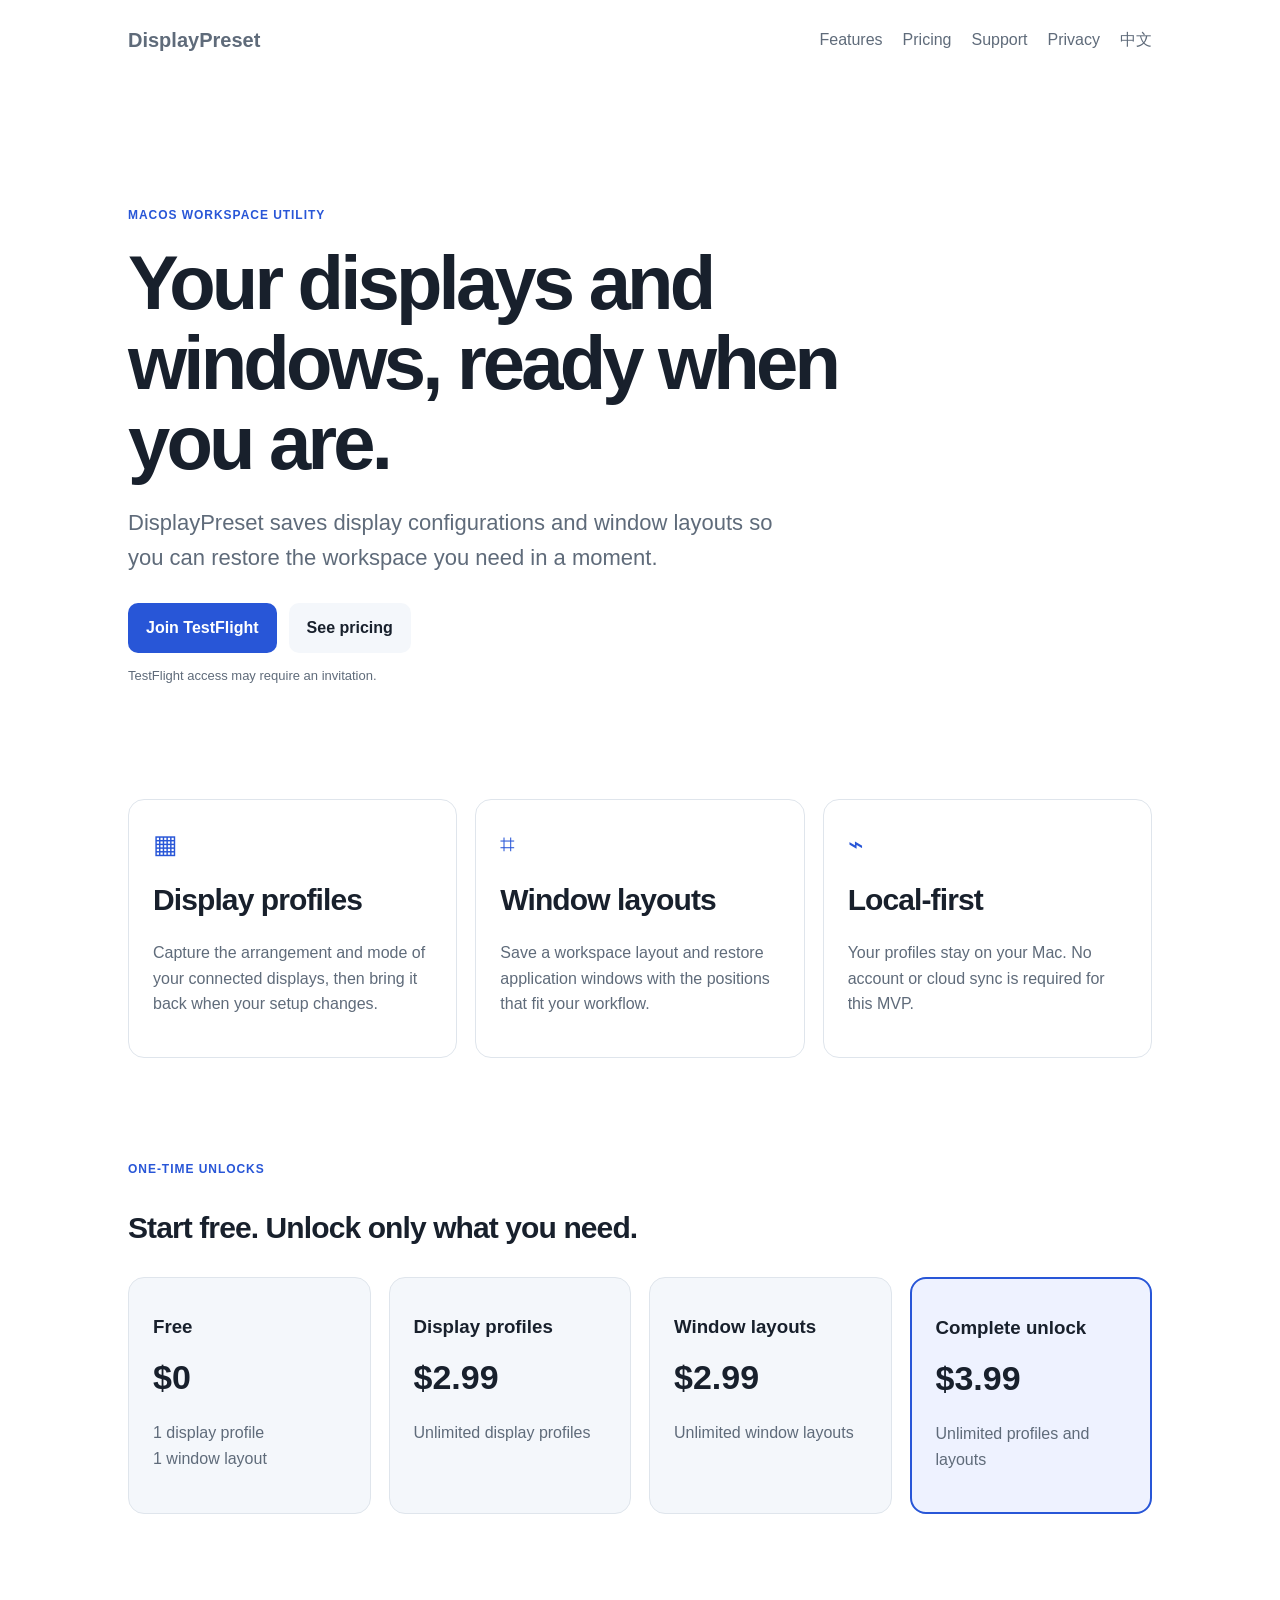
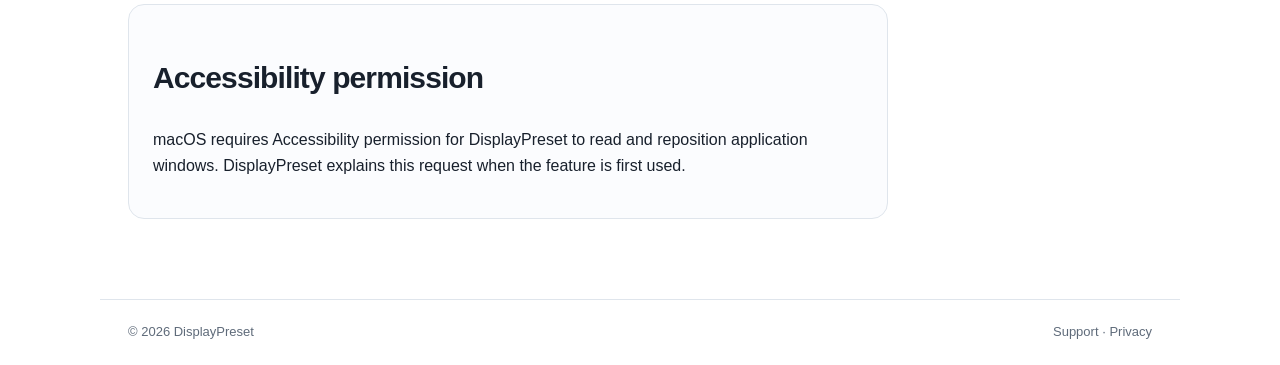
==== index.html @ d577cfd2 "feat: publish DisplayPreset product website" ====
<!doctype html>
<html lang="en">
<head>
  <meta charset="utf-8">
  <meta name="viewport" content="width=device-width, initial-scale=1">
  <title>DisplayPreset — Display & Window Layouts</title>
  <meta name="description" content="Save and restore display configurations and window layouts on macOS.">
  <link rel="stylesheet" href="styles.css">
</head>
<body>
  <header class="nav"><a class="brand" href=".">DisplayPreset</a><nav><a href="#features">Features</a><a href="#pricing">Pricing</a><a href="support.html">Support</a><a href="privacy.html">Privacy</a><a href="zh-hans.html">中文</a></nav></header>
  <main>
    <section class="hero"><p class="eyebrow">macOS workspace utility</p><h1>Your displays and windows, ready when you are.</h1><p class="lede">DisplayPreset saves display configurations and window layouts so you can restore the workspace you need in a moment.</p><div class="actions"><a class="button primary" href="https://testflight.apple.com/">Join TestFlight</a><a class="button secondary" href="#pricing">See pricing</a></div><p class="note">TestFlight access may require an invitation.</p></section>
    <section id="features" class="grid"><article><span class="icon">▦</span><h2>Display profiles</h2><p>Capture the arrangement and mode of your connected displays, then bring it back when your setup changes.</p></article><article><span class="icon">⌗</span><h2>Window layouts</h2><p>Save a workspace layout and restore application windows with the positions that fit your workflow.</p></article><article><span class="icon">⌁</span><h2>Local-first</h2><p>Your profiles stay on your Mac. No account or cloud sync is required for this MVP.</p></article></section>
    <section id="pricing" class="pricing"><p class="eyebrow">One-time unlocks</p><h2>Start free. Unlock only what you need.</h2><div class="price-grid"><div><h3>Free</h3><p class="price">$0</p><p>1 display profile<br>1 window layout</p></div><div><h3>Display profiles</h3><p class="price">$2.99</p><p>Unlimited display profiles</p></div><div><h3>Window layouts</h3><p class="price">$2.99</p><p>Unlimited window layouts</p></div><div class="featured"><h3>Complete unlock</h3><p class="price">$3.99</p><p>Unlimited profiles and layouts</p></div></div></section>
    <section class="permission"><h2>Accessibility permission</h2><p>macOS requires Accessibility permission for DisplayPreset to read and reposition application windows. DisplayPreset explains this request when the feature is first used.</p></section>
  </main>
  <footer><span>© 2026 DisplayPreset</span><span><a href="support.html">Support</a> · <a href="privacy.html">Privacy</a></span></footer>
</body>
</html>
---- styles.css ----
:root{color-scheme:light;--ink:#18202c;--muted:#5f6b7a;--line:#dfe5ec;--accent:#2856d7;--soft:#f4f7fb}*{box-sizing:border-box}body{margin:0;font-family:-apple-system,BlinkMacSystemFont,"SF Pro Display","Segoe UI",sans-serif;color:var(--ink);background:#fff;line-height:1.6}.nav,main,footer{max-width:1080px;margin:auto}.nav{display:flex;justify-content:space-between;align-items:center;padding:24px 28px}.brand{font-weight:750;font-size:20px;color:var(--ink);text-decoration:none}.nav nav{display:flex;gap:20px}.nav a,footer a{color:var(--muted);text-decoration:none}.nav a:hover,footer a:hover{color:var(--accent)}main{padding:24px 28px 80px}.hero{padding:90px 0 100px;max-width:760px}.eyebrow{color:var(--accent);font-weight:700;letter-spacing:.08em;text-transform:uppercase;font-size:12px}.hero h1{font-size:clamp(42px,7vw,76px);line-height:1.05;letter-spacing:-.05em;margin:18px 0}.lede{font-size:22px;color:var(--muted);max-width:650px}.actions{display:flex;gap:12px;margin-top:28px}.button{display:inline-block;padding:12px 18px;border-radius:10px;text-decoration:none;font-weight:650}.primary{background:var(--accent);color:white}.secondary{background:var(--soft);color:var(--ink)}.note{font-size:13px;color:var(--muted)}.grid,.price-grid{display:grid;grid-template-columns:repeat(3,1fr);gap:18px}.grid article,.price-grid>div,.permission{border:1px solid var(--line);border-radius:16px;padding:24px}.icon{font-size:26px;color:var(--accent)}h2{font-size:30px;letter-spacing:-.03em}.grid h2,.price-grid h3{margin:10px 0 8px}.grid p,.price-grid p{color:var(--muted)}.pricing{padding:90px 0}.price-grid{grid-template-columns:repeat(4,1fr)}.price-grid>div{background:var(--soft)}.price-grid .featured{border:2px solid var(--accent);background:#eef2ff}.price{font-size:34px!important;color:var(--ink)!important;font-weight:750;margin:8px 0}.permission{background:#fbfcfe;max-width:760px}.article{max-width:760px;padding-top:70px}.article h1{font-size:52px;line-height:1.1}.article h2{font-size:25px;margin-top:40px}.article p{color:var(--muted)}footer{border-top:1px solid var(--line);padding:22px 28px;display:flex;justify-content:space-between;color:var(--muted);font-size:13px}@media(max-width:760px){.nav nav{gap:10px;font-size:13px}.hero{padding:55px 0}.grid,.price-grid{grid-template-columns:1fr}.hero h1{font-size:48px}.lede{font-size:19px}footer{display:block}footer span{display:block;margin:6px 0}}
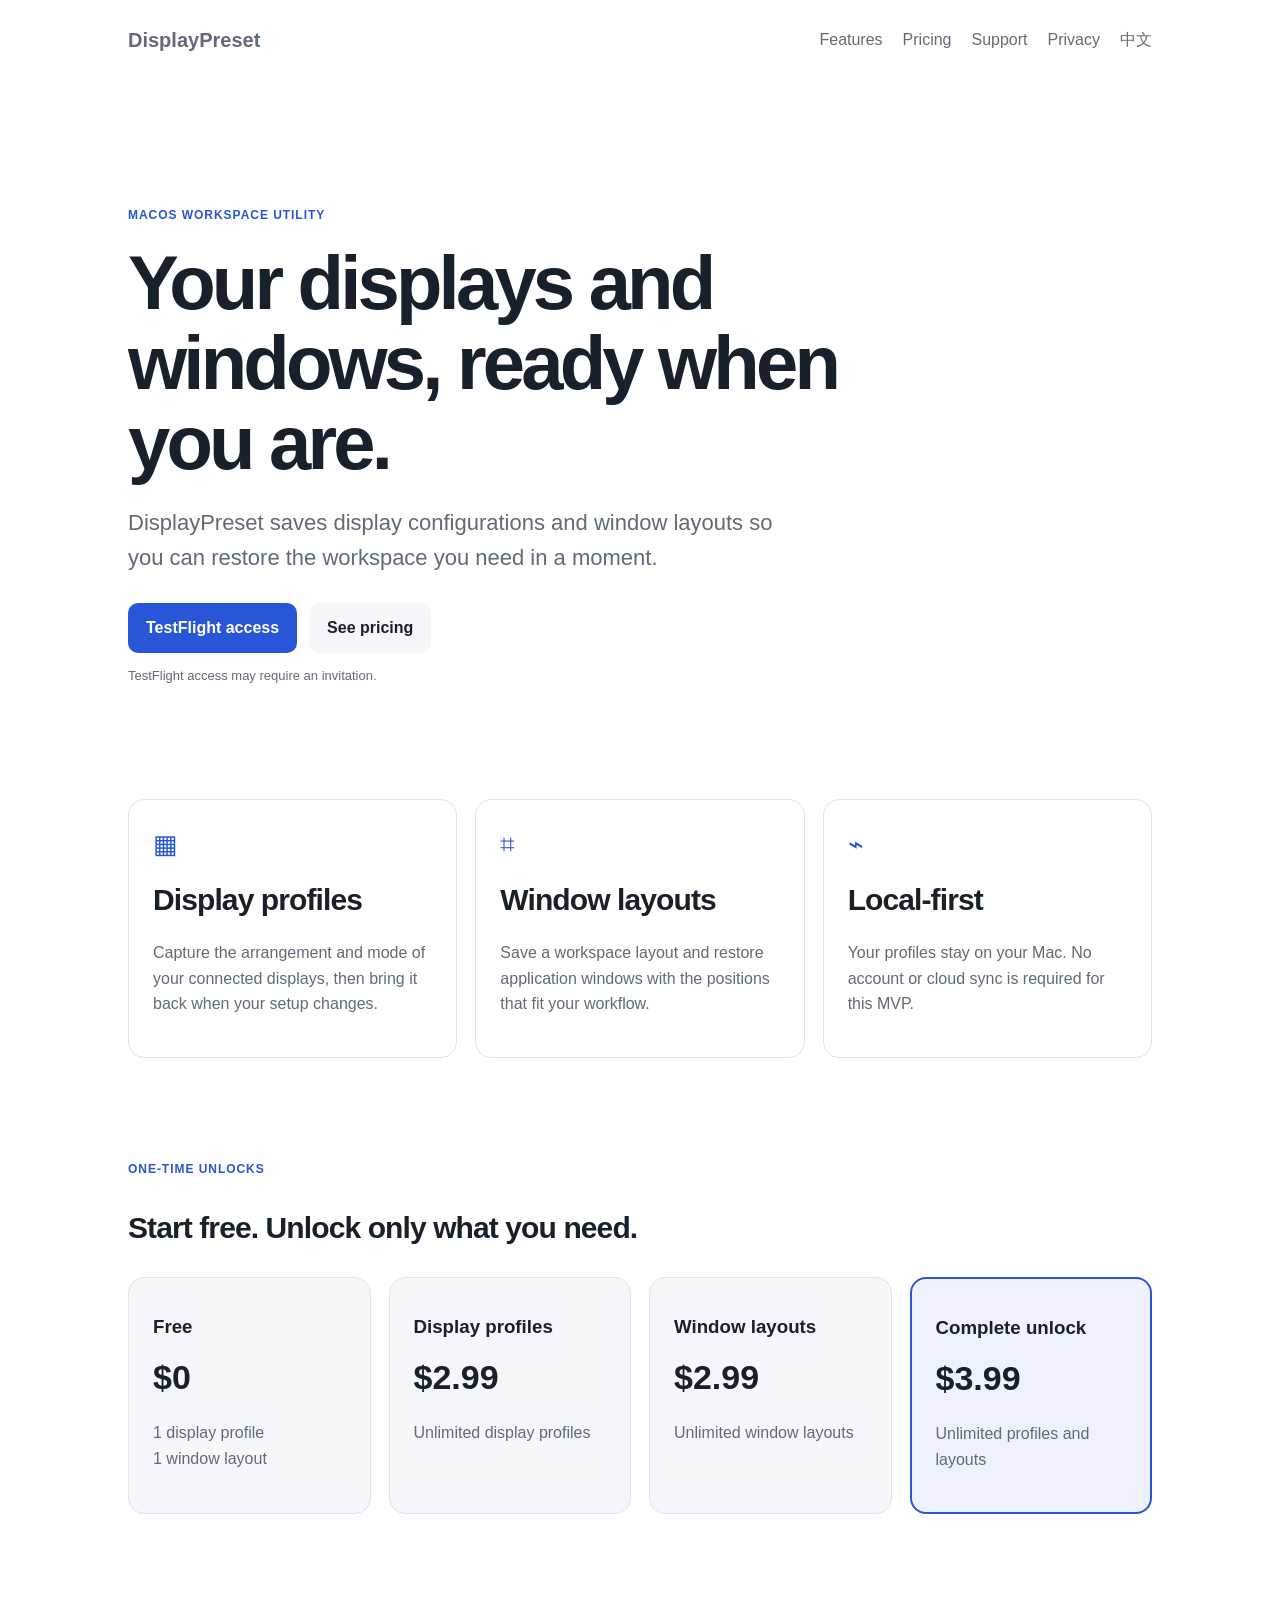
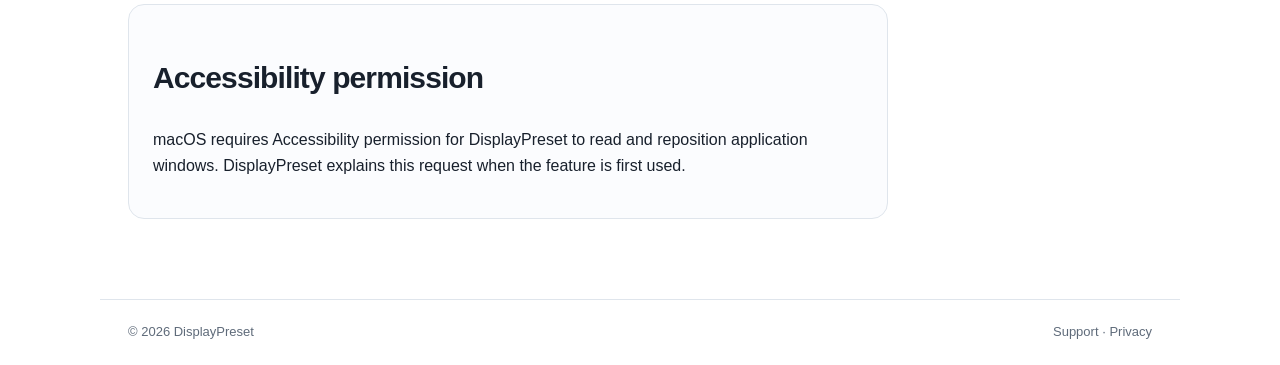
==== commit beb23616: "fix: point TestFlight CTA to support guidance" ====
--- a/index.html
+++ b/index.html
@@ -10,7 +10,7 @@
 <body>
   <header class="nav"><a class="brand" href=".">DisplayPreset</a><nav><a href="#features">Features</a><a href="#pricing">Pricing</a><a href="support.html">Support</a><a href="privacy.html">Privacy</a><a href="zh-hans.html">中文</a></nav></header>
   <main>
-    <section class="hero"><p class="eyebrow">macOS workspace utility</p><h1>Your displays and windows, ready when you are.</h1><p class="lede">DisplayPreset saves display configurations and window layouts so you can restore the workspace you need in a moment.</p><div class="actions"><a class="button primary" href="https://testflight.apple.com/">Join TestFlight</a><a class="button secondary" href="#pricing">See pricing</a></div><p class="note">TestFlight access may require an invitation.</p></section>
+    <section class="hero"><p class="eyebrow">macOS workspace utility</p><h1>Your displays and windows, ready when you are.</h1><p class="lede">DisplayPreset saves display configurations and window layouts so you can restore the workspace you need in a moment.</p><div class="actions"><a class="button primary" href="support.html#testflight">TestFlight access</a><a class="button secondary" href="#pricing">See pricing</a></div><p class="note">TestFlight access may require an invitation.</p></section>
     <section id="features" class="grid"><article><span class="icon">▦</span><h2>Display profiles</h2><p>Capture the arrangement and mode of your connected displays, then bring it back when your setup changes.</p></article><article><span class="icon">⌗</span><h2>Window layouts</h2><p>Save a workspace layout and restore application windows with the positions that fit your workflow.</p></article><article><span class="icon">⌁</span><h2>Local-first</h2><p>Your profiles stay on your Mac. No account or cloud sync is required for this MVP.</p></article></section>
     <section id="pricing" class="pricing"><p class="eyebrow">One-time unlocks</p><h2>Start free. Unlock only what you need.</h2><div class="price-grid"><div><h3>Free</h3><p class="price">$0</p><p>1 display profile<br>1 window layout</p></div><div><h3>Display profiles</h3><p class="price">$2.99</p><p>Unlimited display profiles</p></div><div><h3>Window layouts</h3><p class="price">$2.99</p><p>Unlimited window layouts</p></div><div class="featured"><h3>Complete unlock</h3><p class="price">$3.99</p><p>Unlimited profiles and layouts</p></div></div></section>
     <section class="permission"><h2>Accessibility permission</h2><p>macOS requires Accessibility permission for DisplayPreset to read and reposition application windows. DisplayPreset explains this request when the feature is first used.</p></section>
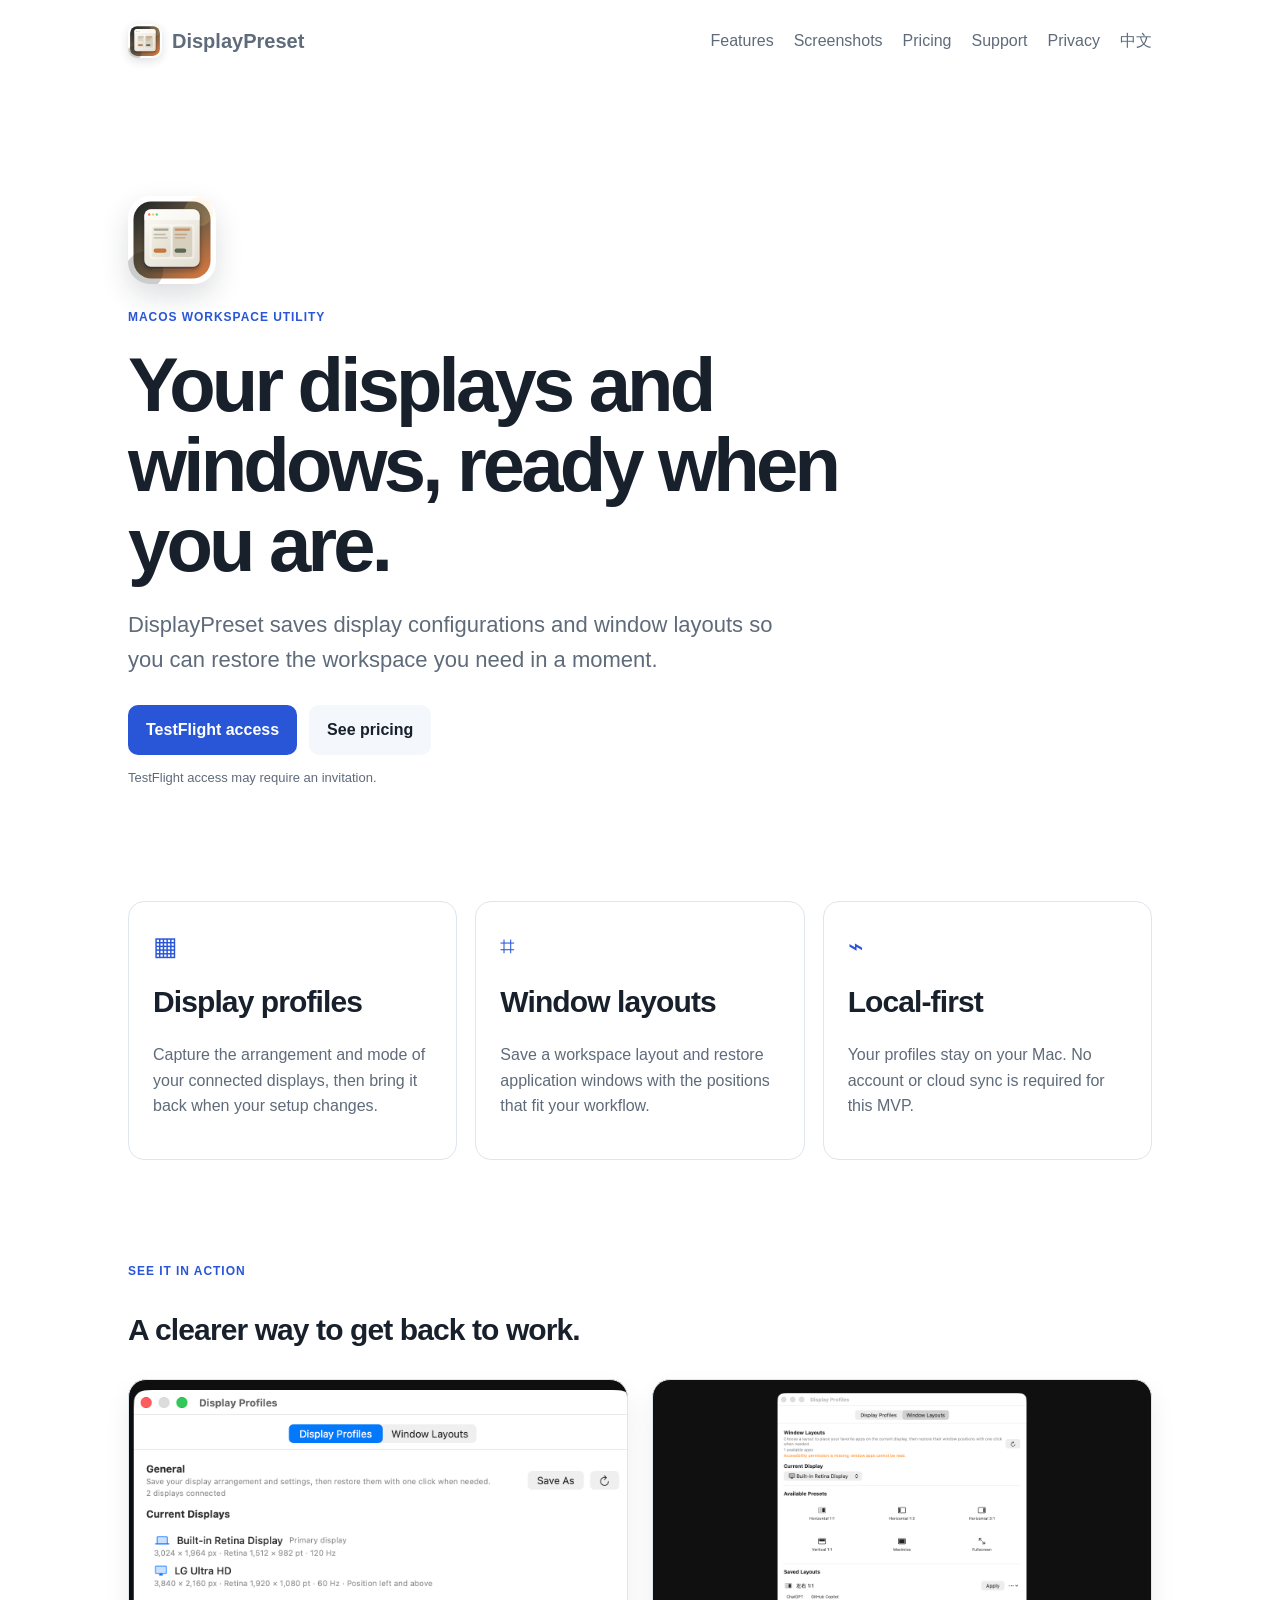
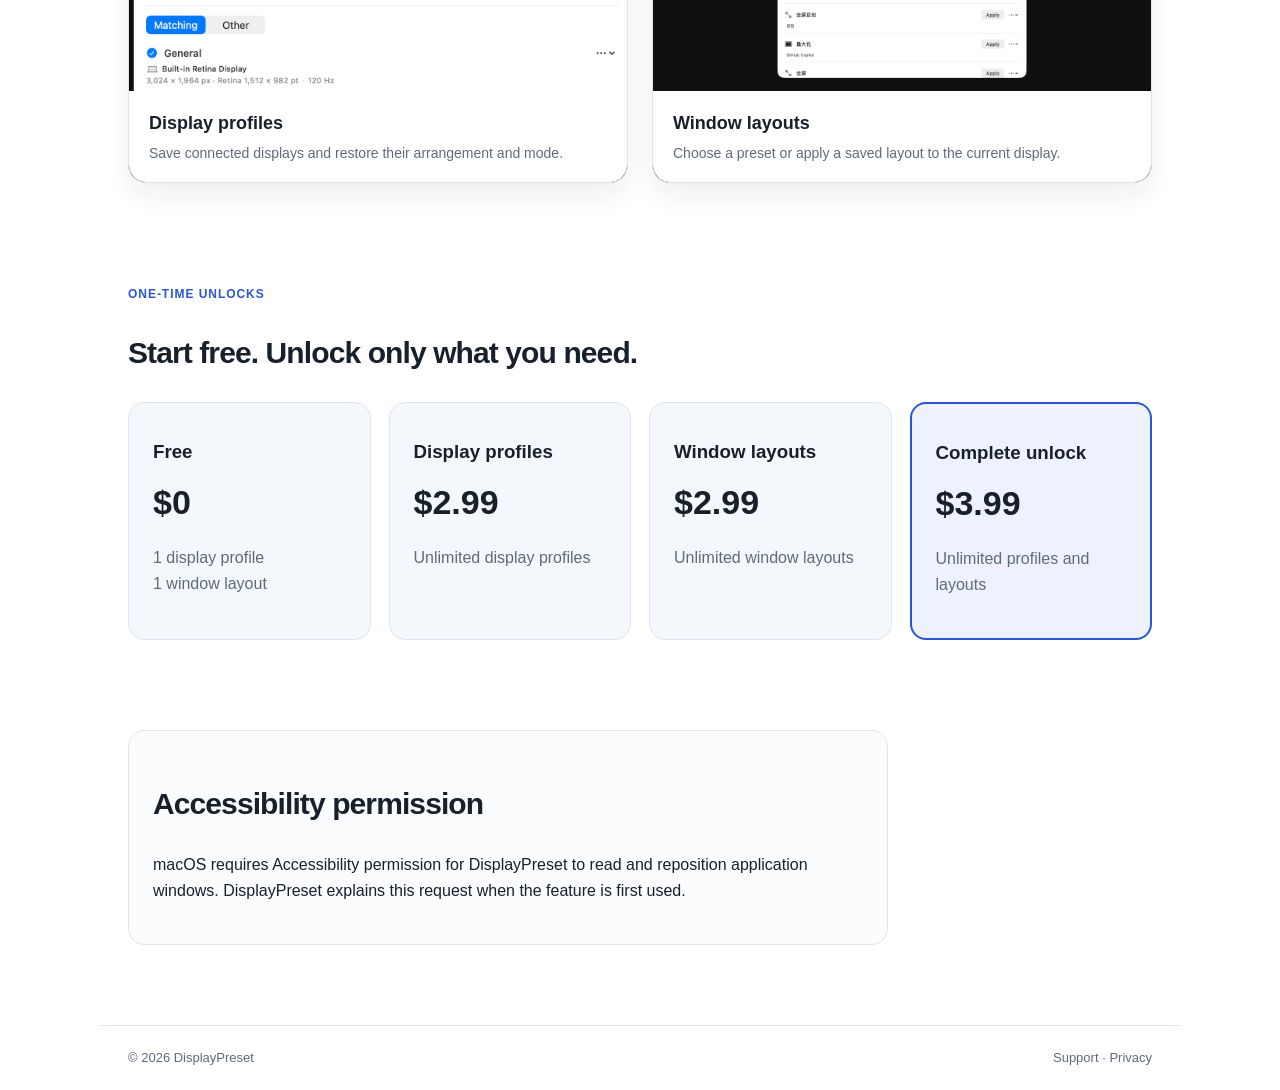
==== commit bfea1768: "feat: add app branding and product screenshots" ====
--- a/index.html
+++ b/index.html
@@ -5,13 +5,16 @@
   <meta name="viewport" content="width=device-width, initial-scale=1">
   <title>DisplayPreset — Display & Window Layouts</title>
   <meta name="description" content="Save and restore display configurations and window layouts on macOS.">
+  <link rel="icon" type="image/svg+xml" href="assets/displaypreset-icon.svg">
+  <link rel="apple-touch-icon" href="assets/displaypreset-icon.svg">
   <link rel="stylesheet" href="styles.css">
 </head>
 <body>
-  <header class="nav"><a class="brand" href=".">DisplayPreset</a><nav><a href="#features">Features</a><a href="#pricing">Pricing</a><a href="support.html">Support</a><a href="privacy.html">Privacy</a><a href="zh-hans.html">中文</a></nav></header>
+  <header class="nav"><a class="brand" href="."><img src="assets/displaypreset-icon.svg" alt="" width="34" height="34"><span>DisplayPreset</span></a><nav><a href="#features">Features</a><a href="#screenshots">Screenshots</a><a href="#pricing">Pricing</a><a href="support.html">Support</a><a href="privacy.html">Privacy</a><a href="zh-hans.html">中文</a></nav></header>
   <main>
-    <section class="hero"><p class="eyebrow">macOS workspace utility</p><h1>Your displays and windows, ready when you are.</h1><p class="lede">DisplayPreset saves display configurations and window layouts so you can restore the workspace you need in a moment.</p><div class="actions"><a class="button primary" href="support.html#testflight">TestFlight access</a><a class="button secondary" href="#pricing">See pricing</a></div><p class="note">TestFlight access may require an invitation.</p></section>
+    <section class="hero"><img class="hero-icon" src="assets/displaypreset-icon.svg" alt="DisplayPreset app icon" width="88" height="88"><p class="eyebrow">macOS workspace utility</p><h1>Your displays and windows, ready when you are.</h1><p class="lede">DisplayPreset saves display configurations and window layouts so you can restore the workspace you need in a moment.</p><div class="actions"><a class="button primary" href="support.html#testflight">TestFlight access</a><a class="button secondary" href="#pricing">See pricing</a></div><p class="note">TestFlight access may require an invitation.</p></section>
     <section id="features" class="grid"><article><span class="icon">▦</span><h2>Display profiles</h2><p>Capture the arrangement and mode of your connected displays, then bring it back when your setup changes.</p></article><article><span class="icon">⌗</span><h2>Window layouts</h2><p>Save a workspace layout and restore application windows with the positions that fit your workflow.</p></article><article><span class="icon">⌁</span><h2>Local-first</h2><p>Your profiles stay on your Mac. No account or cloud sync is required for this MVP.</p></article></section>
+    <section id="screenshots" class="screenshots"><p class="eyebrow">See it in action</p><h2>A clearer way to get back to work.</h2><div class="screenshot-grid"><figure><img src="assets/screenshots/display-profiles.png" alt="DisplayPreset showing saved display profiles for a built-in Retina Display and LG Ultra HD" loading="lazy"><figcaption><strong>Display profiles</strong><span>Save connected displays and restore their arrangement and mode.</span></figcaption></figure><figure><img src="assets/screenshots/window-layouts.png" alt="DisplayPreset showing window layout presets and saved layouts" loading="lazy"><figcaption><strong>Window layouts</strong><span>Choose a preset or apply a saved layout to the current display.</span></figcaption></figure></div></section>
     <section id="pricing" class="pricing"><p class="eyebrow">One-time unlocks</p><h2>Start free. Unlock only what you need.</h2><div class="price-grid"><div><h3>Free</h3><p class="price">$0</p><p>1 display profile<br>1 window layout</p></div><div><h3>Display profiles</h3><p class="price">$2.99</p><p>Unlimited display profiles</p></div><div><h3>Window layouts</h3><p class="price">$2.99</p><p>Unlimited window layouts</p></div><div class="featured"><h3>Complete unlock</h3><p class="price">$3.99</p><p>Unlimited profiles and layouts</p></div></div></section>
     <section class="permission"><h2>Accessibility permission</h2><p>macOS requires Accessibility permission for DisplayPreset to read and reposition application windows. DisplayPreset explains this request when the feature is first used.</p></section>
   </main>
--- a/styles.css
+++ b/styles.css
@@ -1 +1,2 @@
 :root{color-scheme:light;--ink:#18202c;--muted:#5f6b7a;--line:#dfe5ec;--accent:#2856d7;--soft:#f4f7fb}*{box-sizing:border-box}body{margin:0;font-family:-apple-system,BlinkMacSystemFont,"SF Pro Display","Segoe UI",sans-serif;color:var(--ink);background:#fff;line-height:1.6}.nav,main,footer{max-width:1080px;margin:auto}.nav{display:flex;justify-content:space-between;align-items:center;padding:24px 28px}.brand{font-weight:750;font-size:20px;color:var(--ink);text-decoration:none}.nav nav{display:flex;gap:20px}.nav a,footer a{color:var(--muted);text-decoration:none}.nav a:hover,footer a:hover{color:var(--accent)}main{padding:24px 28px 80px}.hero{padding:90px 0 100px;max-width:760px}.eyebrow{color:var(--accent);font-weight:700;letter-spacing:.08em;text-transform:uppercase;font-size:12px}.hero h1{font-size:clamp(42px,7vw,76px);line-height:1.05;letter-spacing:-.05em;margin:18px 0}.lede{font-size:22px;color:var(--muted);max-width:650px}.actions{display:flex;gap:12px;margin-top:28px}.button{display:inline-block;padding:12px 18px;border-radius:10px;text-decoration:none;font-weight:650}.primary{background:var(--accent);color:white}.secondary{background:var(--soft);color:var(--ink)}.note{font-size:13px;color:var(--muted)}.grid,.price-grid{display:grid;grid-template-columns:repeat(3,1fr);gap:18px}.grid article,.price-grid>div,.permission{border:1px solid var(--line);border-radius:16px;padding:24px}.icon{font-size:26px;color:var(--accent)}h2{font-size:30px;letter-spacing:-.03em}.grid h2,.price-grid h3{margin:10px 0 8px}.grid p,.price-grid p{color:var(--muted)}.pricing{padding:90px 0}.price-grid{grid-template-columns:repeat(4,1fr)}.price-grid>div{background:var(--soft)}.price-grid .featured{border:2px solid var(--accent);background:#eef2ff}.price{font-size:34px!important;color:var(--ink)!important;font-weight:750;margin:8px 0}.permission{background:#fbfcfe;max-width:760px}.article{max-width:760px;padding-top:70px}.article h1{font-size:52px;line-height:1.1}.article h2{font-size:25px;margin-top:40px}.article p{color:var(--muted)}footer{border-top:1px solid var(--line);padding:22px 28px;display:flex;justify-content:space-between;color:var(--muted);font-size:13px}@media(max-width:760px){.nav nav{gap:10px;font-size:13px}.hero{padding:55px 0}.grid,.price-grid{grid-template-columns:1fr}.hero h1{font-size:48px}.lede{font-size:19px}footer{display:block}footer span{display:block;margin:6px 0}}
+.brand{display:flex;align-items:center;gap:10px}.brand img{border-radius:9px;box-shadow:0 3px 10px #18202c24}.hero-icon{display:block;border-radius:22px;box-shadow:0 12px 28px #18202c26;margin-bottom:24px}.screenshots{padding:90px 0 0}.screenshot-grid{display:grid;grid-template-columns:repeat(2,1fr);gap:24px}.screenshot-grid figure{margin:0;border:1px solid var(--line);border-radius:18px;overflow:hidden;background:#101010;box-shadow:0 12px 26px #18202c12}.screenshot-grid img{display:block;width:100%;height:auto}.screenshot-grid figcaption{display:flex;flex-direction:column;gap:4px;padding:18px 20px;background:#fff}.screenshot-grid figcaption strong{font-size:18px}.screenshot-grid figcaption span{color:var(--muted);font-size:14px}@media(max-width:760px){.screenshot-grid{grid-template-columns:1fr}}
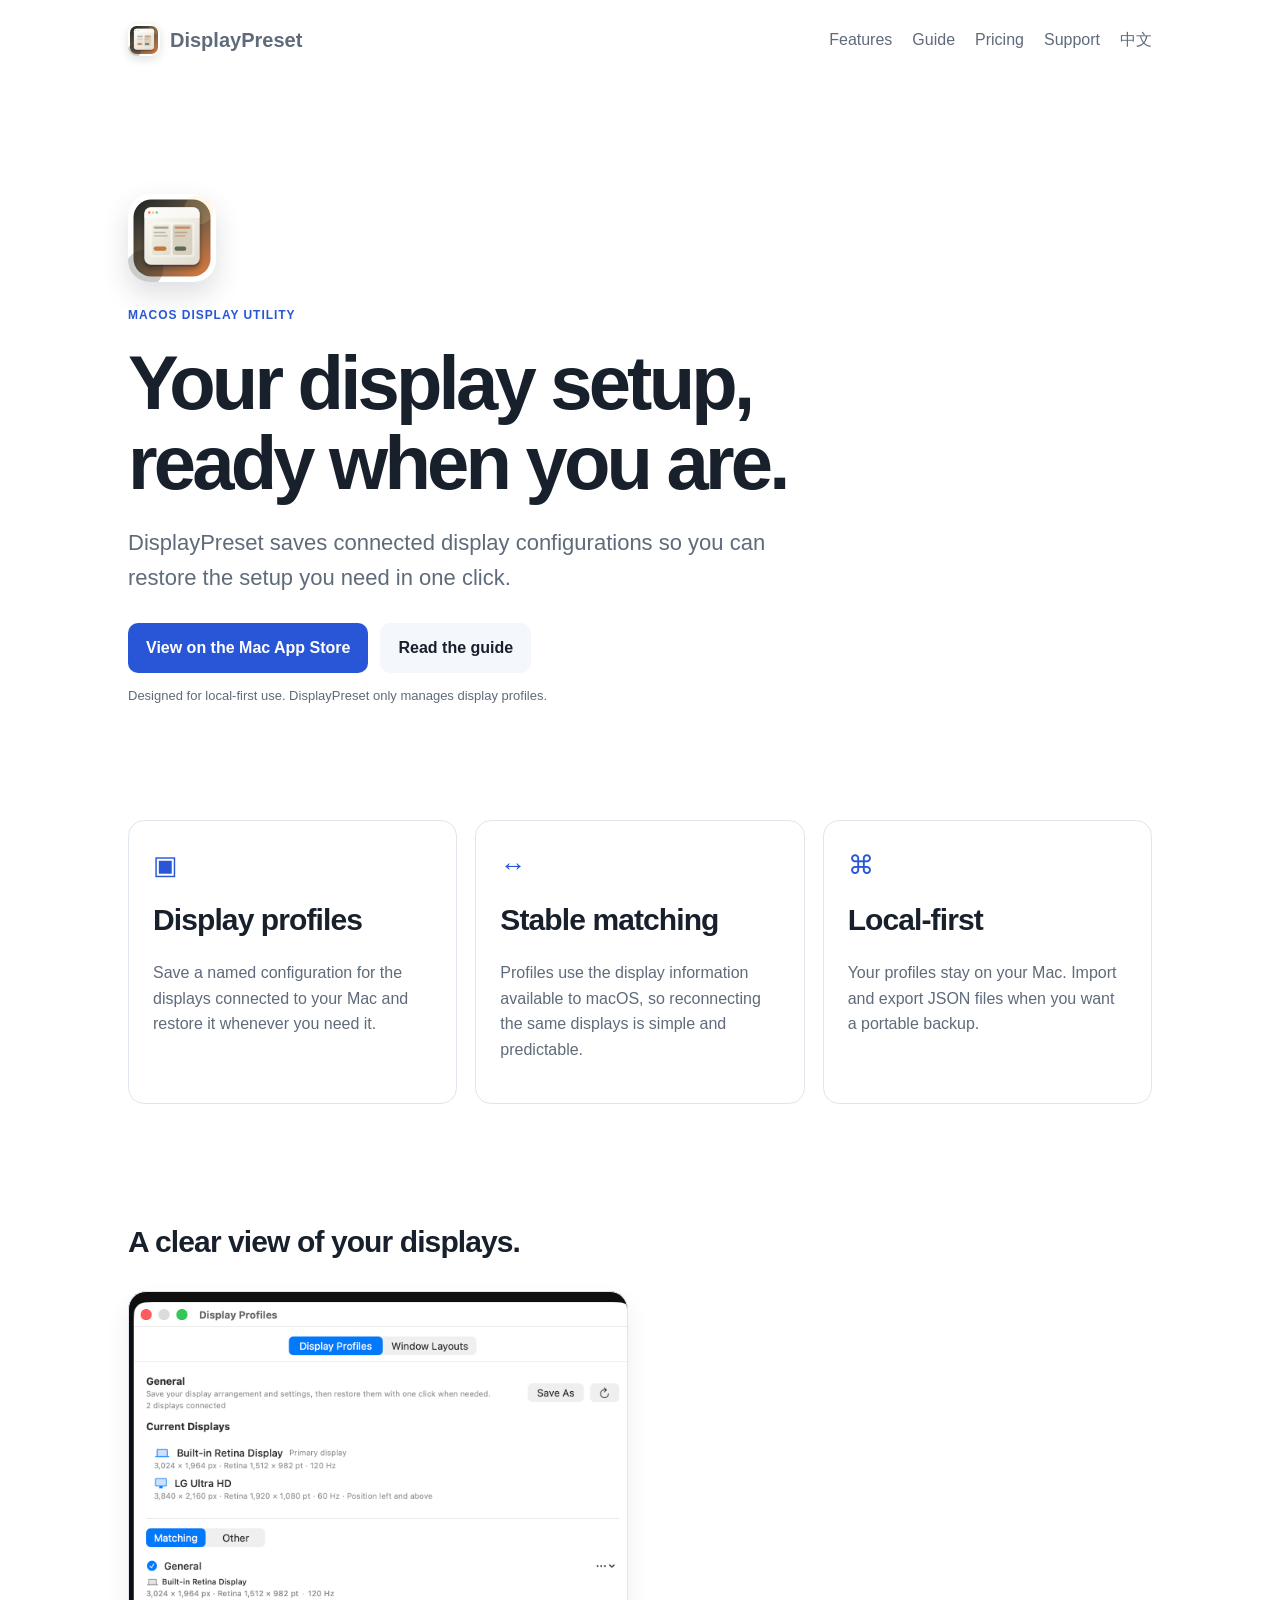
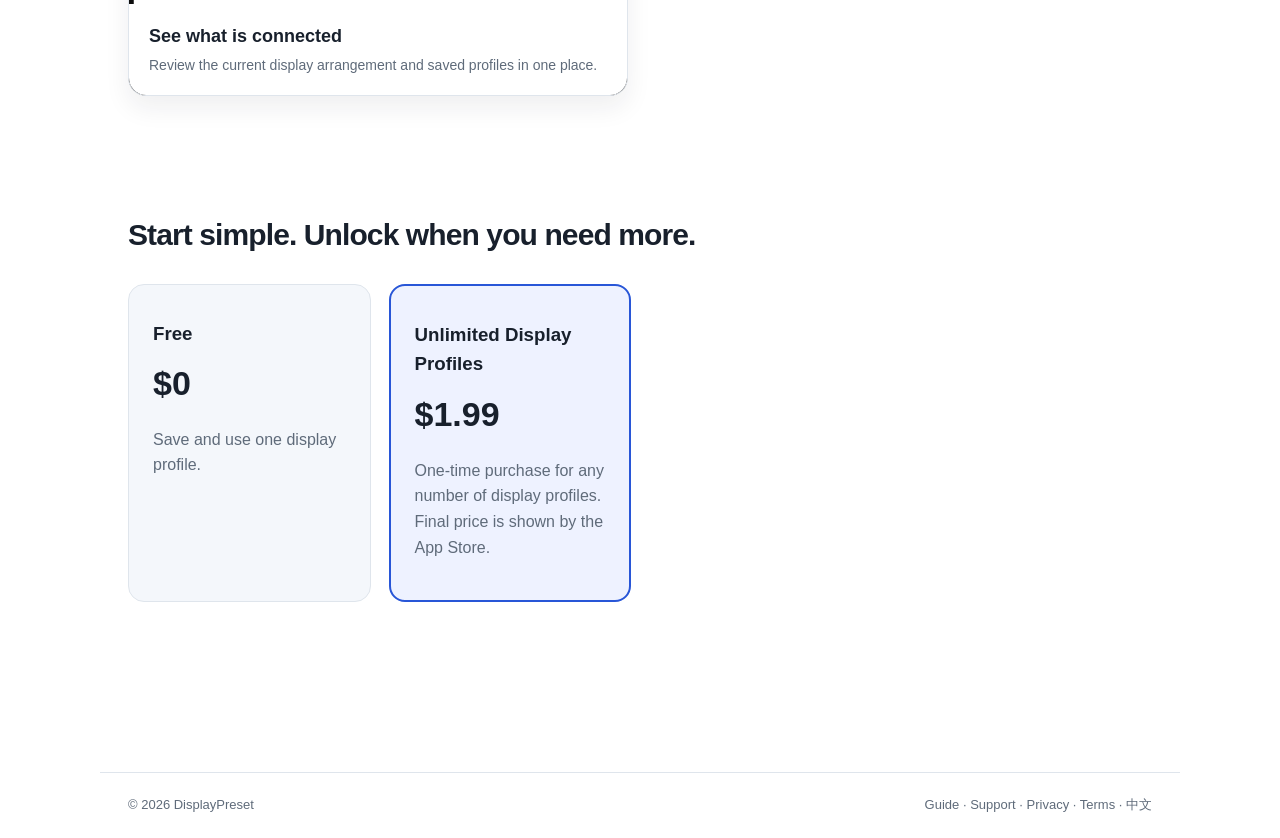
==== commit 15027136: "docs: reposition DisplayPreset around display presets" ====
--- a/index.html
+++ b/index.html
@@ -3,21 +3,48 @@
 <head>
   <meta charset="utf-8">
   <meta name="viewport" content="width=device-width, initial-scale=1">
-  <title>DisplayPreset — Display & Window Layouts</title>
-  <meta name="description" content="Save and restore display configurations and window layouts on macOS.">
-  <link rel="icon" type="image/svg+xml" href="assets/displaypreset-icon.svg">
-  <link rel="apple-touch-icon" href="assets/displaypreset-icon.svg">
+  <meta name="description" content="DisplayPreset saves and restores multi-display configurations on macOS.">
+  <title>DisplayPreset — Display Presets for Mac</title>
   <link rel="stylesheet" href="styles.css">
 </head>
 <body>
-  <header class="nav"><a class="brand" href="."><img src="assets/displaypreset-icon.svg" alt="" width="34" height="34"><span>DisplayPreset</span></a><nav><a href="#features">Features</a><a href="#screenshots">Screenshots</a><a href="#pricing">Pricing</a><a href="support.html">Support</a><a href="privacy.html">Privacy</a><a href="zh-hans.html">中文</a></nav></header>
+  <header class="nav">
+    <a class="brand" href="index.html"><img src="assets/displaypreset-icon.svg" width="32" height="32" alt="">DisplayPreset</a>
+    <nav aria-label="Primary"><a href="#features">Features</a><a href="guide.html">Guide</a><a href="#pricing">Pricing</a><a href="support.html">Support</a><a href="zh-hans.html">中文</a></nav>
+  </header>
   <main>
-    <section class="hero"><img class="hero-icon" src="assets/displaypreset-icon.svg" alt="DisplayPreset app icon" width="88" height="88"><p class="eyebrow">macOS workspace utility</p><h1>Your displays and windows, ready when you are.</h1><p class="lede">DisplayPreset saves display configurations and window layouts so you can restore the workspace you need in a moment.</p><div class="actions"><a class="button primary" href="support.html#testflight">TestFlight access</a><a class="button secondary" href="#pricing">See pricing</a></div><p class="note">TestFlight access may require an invitation.</p></section>
-    <section id="features" class="grid"><article><span class="icon">▦</span><h2>Display profiles</h2><p>Capture the arrangement and mode of your connected displays, then bring it back when your setup changes.</p></article><article><span class="icon">⌗</span><h2>Window layouts</h2><p>Save a workspace layout and restore application windows with the positions that fit your workflow.</p></article><article><span class="icon">⌁</span><h2>Local-first</h2><p>Your profiles stay on your Mac. No account or cloud sync is required for this MVP.</p></article></section>
-    <section id="screenshots" class="screenshots"><p class="eyebrow">See it in action</p><h2>A clearer way to get back to work.</h2><div class="screenshot-grid"><figure><img src="assets/screenshots/display-profiles.png" alt="DisplayPreset showing saved display profiles for a built-in Retina Display and LG Ultra HD" loading="lazy"><figcaption><strong>Display profiles</strong><span>Save connected displays and restore their arrangement and mode.</span></figcaption></figure><figure><img src="assets/screenshots/window-layouts.png" alt="DisplayPreset showing window layout presets and saved layouts" loading="lazy"><figcaption><strong>Window layouts</strong><span>Choose a preset or apply a saved layout to the current display.</span></figcaption></figure></div></section>
-    <section id="pricing" class="pricing"><p class="eyebrow">One-time unlocks</p><h2>Start free. Unlock only what you need.</h2><div class="price-grid"><div><h3>Free</h3><p class="price">$0</p><p>1 display profile<br>1 window layout</p></div><div><h3>Display profiles</h3><p class="price">$2.99</p><p>Unlimited display profiles</p></div><div><h3>Window layouts</h3><p class="price">$2.99</p><p>Unlimited window layouts</p></div><div class="featured"><h3>Complete unlock</h3><p class="price">$3.99</p><p>Unlimited profiles and layouts</p></div></div></section>
-    <section class="permission"><h2>Accessibility permission</h2><p>macOS requires Accessibility permission for DisplayPreset to read and reposition application windows. DisplayPreset explains this request when the feature is first used.</p></section>
+    <section class="hero">
+      <img class="hero-icon" src="assets/displaypreset-icon.svg" width="88" height="88" alt="DisplayPreset icon">
+      <div class="eyebrow">macOS display utility</div>
+      <h1>Your display setup, ready when you are.</h1>
+      <p class="lede">DisplayPreset saves connected display configurations so you can restore the setup you need in one click.</p>
+      <div class="actions"><a class="button primary" href="https://apps.apple.com/app/id6804091344">View on the Mac App Store</a><a class="button secondary" href="guide.html">Read the guide</a></div>
+      <p class="note">Designed for local-first use. DisplayPreset only manages display profiles.</p>
+    </section>
+
+    <section id="features">
+      <div class="grid">
+        <article><div class="icon">▣</div><h2>Display profiles</h2><p>Save a named configuration for the displays connected to your Mac and restore it whenever you need it.</p></article>
+        <article><div class="icon">↔</div><h2>Stable matching</h2><p>Profiles use the display information available to macOS, so reconnecting the same displays is simple and predictable.</p></article>
+        <article><div class="icon">⌘</div><h2>Local-first</h2><p>Your profiles stay on your Mac. Import and export JSON files when you want a portable backup.</p></article>
+      </div>
+    </section>
+
+    <section class="screenshots">
+      <h2>A clear view of your displays.</h2>
+      <div class="screenshot-grid">
+        <figure><img src="assets/screenshots/display-profiles.png" alt="DisplayPreset display profiles screen"><figcaption><strong>See what is connected</strong><span>Review the current display arrangement and saved profiles in one place.</span></figcaption></figure>
+      </div>
+    </section>
+
+    <section id="pricing" class="pricing">
+      <h2>Start simple. Unlock when you need more.</h2>
+      <div class="price-grid">
+        <div><h3>Free</h3><p class="price">$0</p><p>Save and use one display profile.</p></div>
+        <div class="featured"><h3>Unlimited Display Profiles</h3><p class="price">$1.99</p><p>One-time purchase for any number of display profiles. Final price is shown by the App Store.</p></div>
+      </div>
+    </section>
   </main>
-  <footer><span>© 2026 DisplayPreset</span><span><a href="support.html">Support</a> · <a href="privacy.html">Privacy</a></span></footer>
+  <footer><span>© 2026 DisplayPreset</span><span><a href="guide.html">Guide</a> · <a href="support.html">Support</a> · <a href="privacy.html">Privacy</a> · <a href="terms.html">Terms</a> · <a href="zh-hans.html">中文</a></span></footer>
 </body>
 </html>
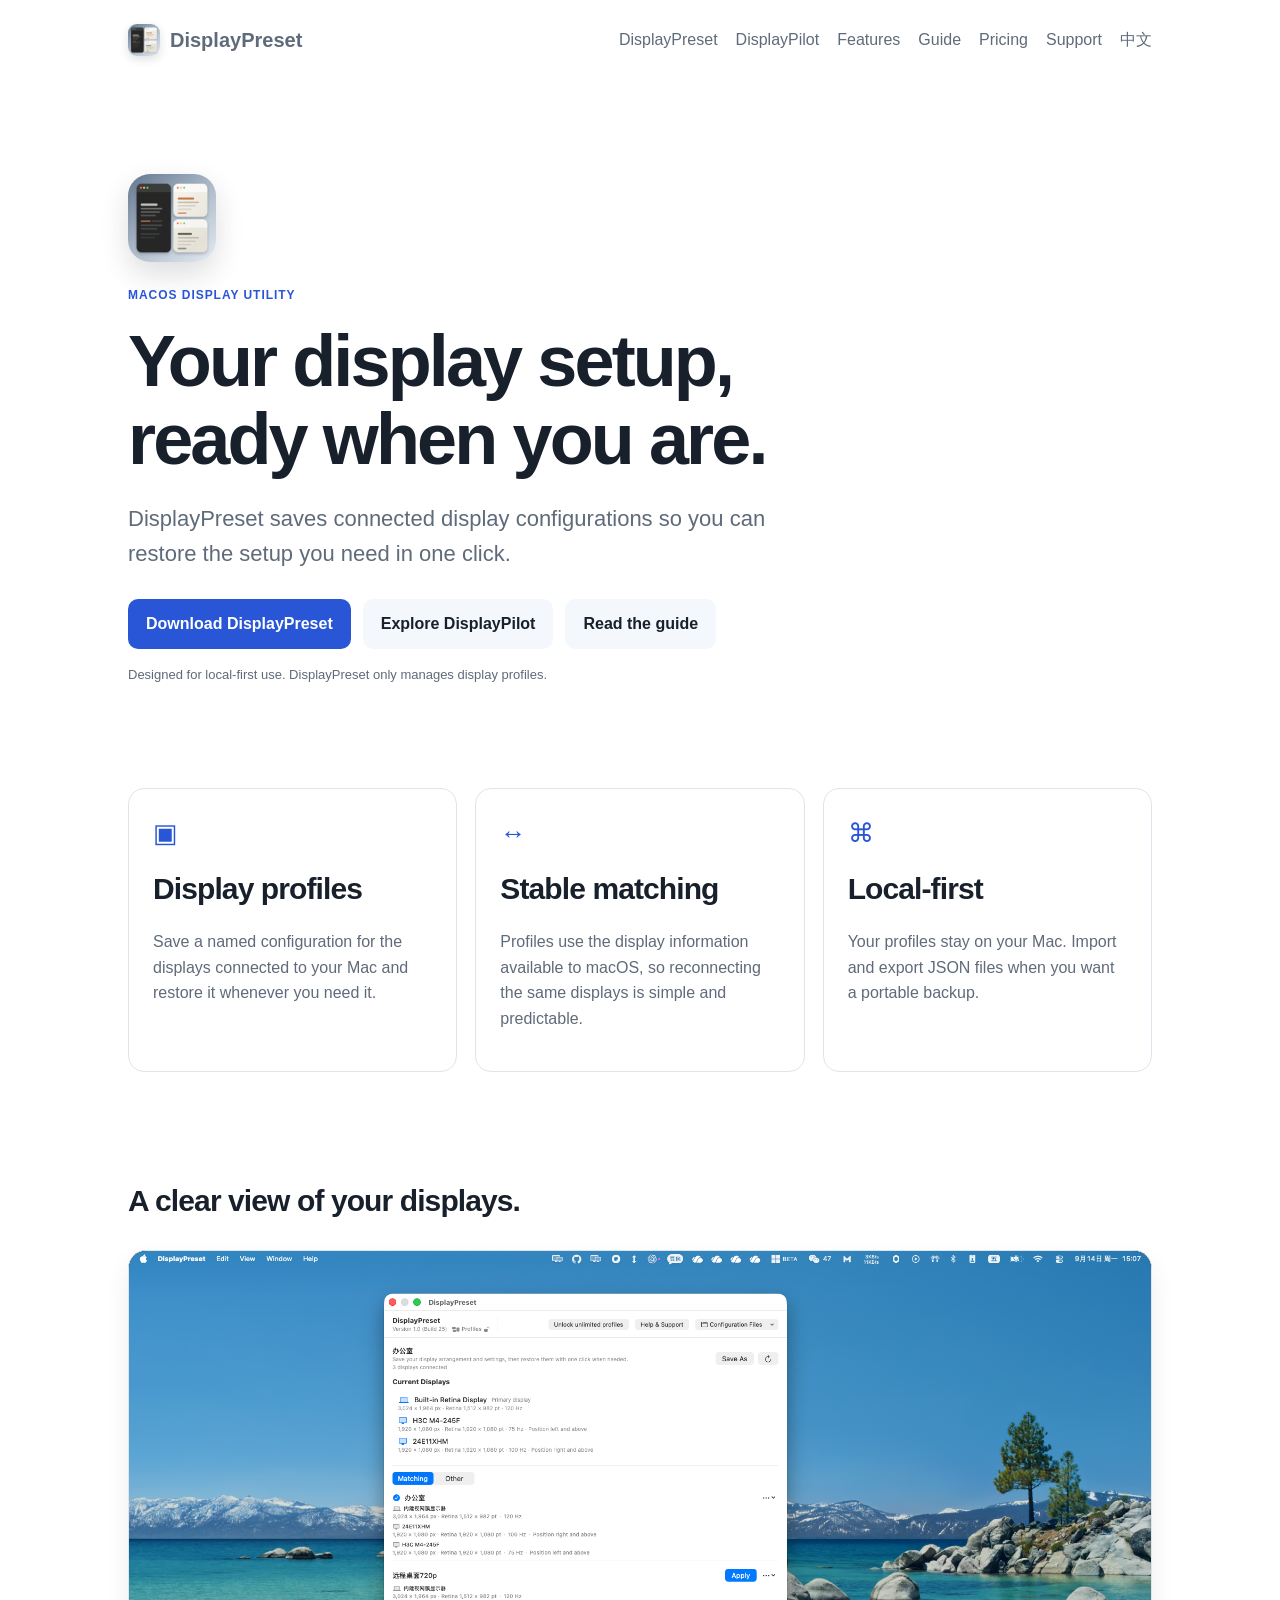
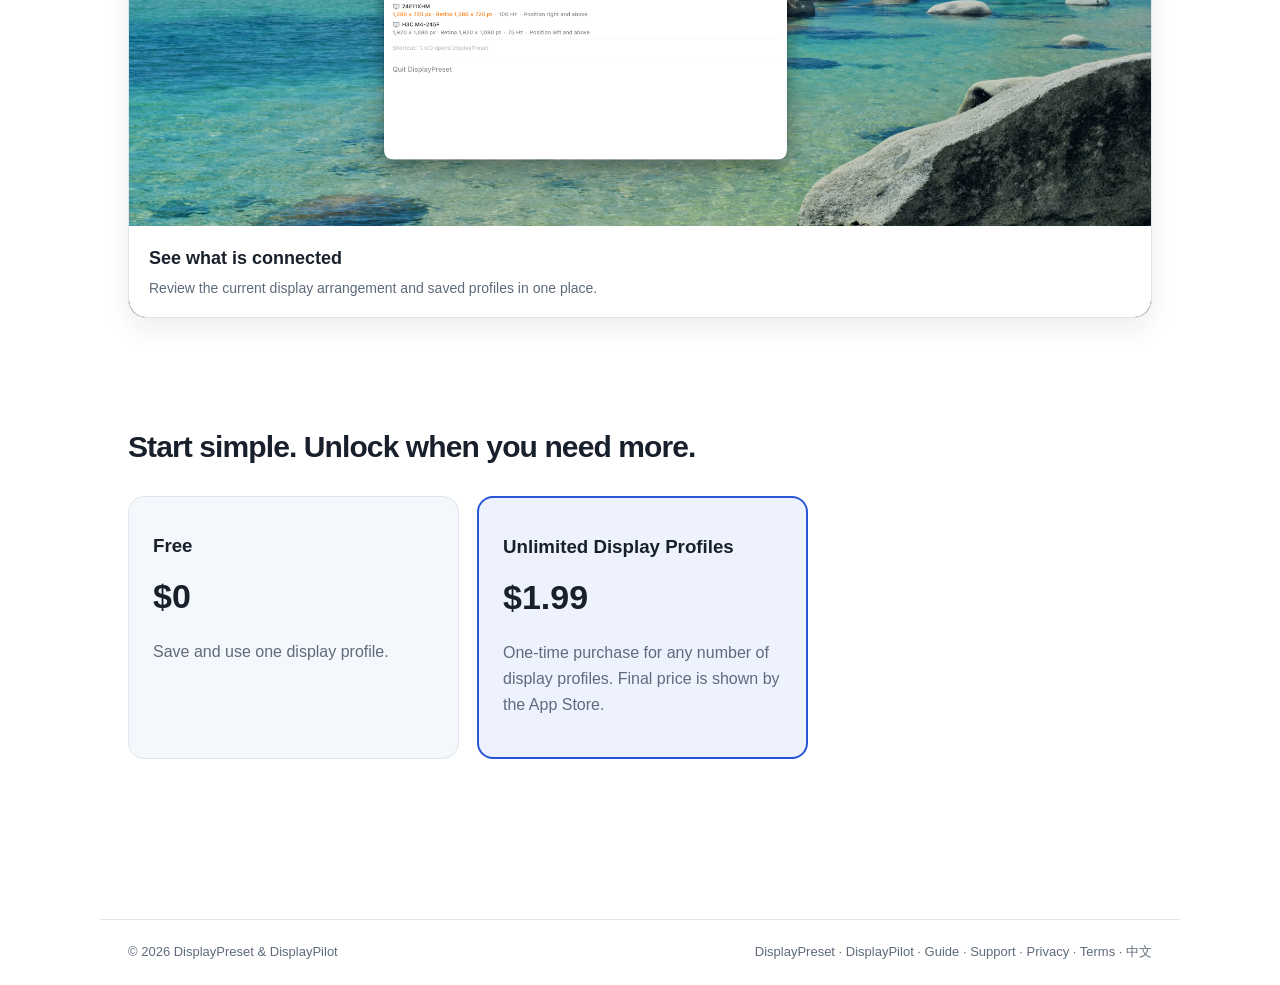
==== commit ff00d576: "Publish DisplayPilot product site and DMG link" ====
--- a/index.html
+++ b/index.html
@@ -5,20 +5,37 @@
   <meta name="viewport" content="width=device-width, initial-scale=1">
   <meta name="description" content="DisplayPreset saves and restores multi-display configurations on macOS.">
   <title>DisplayPreset — Display Presets for Mac</title>
-  <link rel="stylesheet" href="styles.css">
+  <link rel="stylesheet" href="styles.css?v=2">
 </head>
 <body>
   <header class="nav">
-    <a class="brand" href="index.html"><img src="assets/displaypreset-icon.svg" width="32" height="32" alt="">DisplayPreset</a>
-    <nav aria-label="Primary"><a href="#features">Features</a><a href="guide.html">Guide</a><a href="#pricing">Pricing</a><a href="support.html">Support</a><a href="zh-hans.html">中文</a></nav>
+    <a class="brand" href="index.html"><img src="assets/displaypreset-icon.png" width="32" height="32" alt="">DisplayPreset</a>
+    <input type="checkbox" id="nav-toggle" class="nav-menu-toggle" aria-label="Toggle navigation menu">
+    <label for="nav-toggle" class="nav-menu-btn" aria-hidden="true">
+      <span class="icon-open">☰</span>
+      <span class="icon-close">✕</span>
+    </label>
+    <nav aria-label="Primary">
+      <a href="index.html">DisplayPreset</a>
+      <a href="displaypilot.html">DisplayPilot</a>
+      <a href="#features">Features</a>
+      <a href="guide.html">Guide</a>
+      <a href="#pricing">Pricing</a>
+      <a href="support.html">Support</a>
+      <a href="zh-hans.html">中文</a>
+    </nav>
   </header>
   <main>
     <section class="hero">
-      <img class="hero-icon" src="assets/displaypreset-icon.svg" width="88" height="88" alt="DisplayPreset icon">
+      <img class="hero-icon" src="assets/displaypreset-icon.png" width="88" height="88" alt="DisplayPreset icon">
       <div class="eyebrow">macOS display utility</div>
       <h1>Your display setup, ready when you are.</h1>
       <p class="lede">DisplayPreset saves connected display configurations so you can restore the setup you need in one click.</p>
-      <div class="actions"><a class="button primary" href="https://apps.apple.com/app/id6804091344">View on the Mac App Store</a><a class="button secondary" href="guide.html">Read the guide</a></div>
+      <div class="actions">
+        <a class="button primary" href="https://apps.apple.com/app/id6804091344">Download DisplayPreset</a>
+        <a class="button secondary" href="displaypilot.html">Explore DisplayPilot</a>
+        <a class="button secondary" href="guide.html">Read the guide</a>
+      </div>
       <p class="note">Designed for local-first use. DisplayPreset only manages display profiles.</p>
     </section>
 
@@ -45,6 +62,17 @@
       </div>
     </section>
   </main>
-  <footer><span>© 2026 DisplayPreset</span><span><a href="guide.html">Guide</a> · <a href="support.html">Support</a> · <a href="privacy.html">Privacy</a> · <a href="terms.html">Terms</a> · <a href="zh-hans.html">中文</a></span></footer>
+  <footer>
+    <span>© 2026 DisplayPreset & DisplayPilot</span>
+    <span>
+      <a href="index.html">DisplayPreset</a> ·
+      <a href="displaypilot.html">DisplayPilot</a> ·
+      <a href="guide.html">Guide</a> ·
+      <a href="support.html">Support</a> ·
+      <a href="privacy.html">Privacy</a> ·
+      <a href="terms.html">Terms</a> ·
+      <a href="zh-hans.html">中文</a>
+    </span>
+  </footer>
 </body>
 </html>
--- a/styles.css
+++ b/styles.css
@@ -1,2 +1,101 @@
-:root{color-scheme:light;--ink:#18202c;--muted:#5f6b7a;--line:#dfe5ec;--accent:#2856d7;--soft:#f4f7fb}*{box-sizing:border-box}body{margin:0;font-family:-apple-system,BlinkMacSystemFont,"SF Pro Display","Segoe UI",sans-serif;color:var(--ink);background:#fff;line-height:1.6}.nav,main,footer{max-width:1080px;margin:auto}.nav{display:flex;justify-content:space-between;align-items:center;padding:24px 28px}.brand{font-weight:750;font-size:20px;color:var(--ink);text-decoration:none}.nav nav{display:flex;gap:20px}.nav a,footer a{color:var(--muted);text-decoration:none}.nav a:hover,footer a:hover{color:var(--accent)}main{padding:24px 28px 80px}.hero{padding:90px 0 100px;max-width:760px}.eyebrow{color:var(--accent);font-weight:700;letter-spacing:.08em;text-transform:uppercase;font-size:12px}.hero h1{font-size:clamp(42px,7vw,76px);line-height:1.05;letter-spacing:-.05em;margin:18px 0}.lede{font-size:22px;color:var(--muted);max-width:650px}.actions{display:flex;gap:12px;margin-top:28px}.button{display:inline-block;padding:12px 18px;border-radius:10px;text-decoration:none;font-weight:650}.primary{background:var(--accent);color:white}.secondary{background:var(--soft);color:var(--ink)}.note{font-size:13px;color:var(--muted)}.grid,.price-grid{display:grid;grid-template-columns:repeat(3,1fr);gap:18px}.grid article,.price-grid>div,.permission{border:1px solid var(--line);border-radius:16px;padding:24px}.icon{font-size:26px;color:var(--accent)}h2{font-size:30px;letter-spacing:-.03em}.grid h2,.price-grid h3{margin:10px 0 8px}.grid p,.price-grid p{color:var(--muted)}.pricing{padding:90px 0}.price-grid{grid-template-columns:repeat(4,1fr)}.price-grid>div{background:var(--soft)}.price-grid .featured{border:2px solid var(--accent);background:#eef2ff}.price{font-size:34px!important;color:var(--ink)!important;font-weight:750;margin:8px 0}.permission{background:#fbfcfe;max-width:760px}.article{max-width:760px;padding-top:70px}.article h1{font-size:52px;line-height:1.1}.article h2{font-size:25px;margin-top:40px}.article p{color:var(--muted)}footer{border-top:1px solid var(--line);padding:22px 28px;display:flex;justify-content:space-between;color:var(--muted);font-size:13px}@media(max-width:760px){.nav nav{gap:10px;font-size:13px}.hero{padding:55px 0}.grid,.price-grid{grid-template-columns:1fr}.hero h1{font-size:48px}.lede{font-size:19px}footer{display:block}footer span{display:block;margin:6px 0}}
-.brand{display:flex;align-items:center;gap:10px}.brand img{border-radius:9px;box-shadow:0 3px 10px #18202c24}.hero-icon{display:block;border-radius:22px;box-shadow:0 12px 28px #18202c26;margin-bottom:24px}.screenshots{padding:90px 0 0}.screenshot-grid{display:grid;grid-template-columns:repeat(2,1fr);gap:24px}.screenshot-grid figure{margin:0;border:1px solid var(--line);border-radius:18px;overflow:hidden;background:#101010;box-shadow:0 12px 26px #18202c12}.screenshot-grid img{display:block;width:100%;height:auto}.screenshot-grid figcaption{display:flex;flex-direction:column;gap:4px;padding:18px 20px;background:#fff}.screenshot-grid figcaption strong{font-size:18px}.screenshot-grid figcaption span{color:var(--muted);font-size:14px}@media(max-width:760px){.screenshot-grid{grid-template-columns:1fr}}
+:root{color-scheme:light;--ink:#18202c;--muted:#5f6b7a;--line:#dfe5ec;--accent:#2856d7;--soft:#f4f7fb}
+*{box-sizing:border-box}
+body{margin:0;font-family:-apple-system,BlinkMacSystemFont,"SF Pro Display","Segoe UI",sans-serif;color:var(--ink);background:#fff;line-height:1.6;overflow-x:hidden}
+.nav,main,footer{max-width:1080px;margin:auto}
+.nav{display:flex;justify-content:space-between;align-items:center;padding:24px 28px;position:relative}
+.brand{font-weight:750;font-size:20px;color:var(--ink);text-decoration:none;display:flex;align-items:center;gap:10px;z-index:2}
+.brand img{border-radius:9px;box-shadow:0 3px 10px #18202c24}
+.nav-menu-toggle{display:none}
+.nav-menu-btn{display:none;background:none;border:1px solid var(--line);border-radius:8px;padding:6px 10px;cursor:pointer;color:var(--ink);font-size:18px;line-height:1;align-items:center;justify-content:center;z-index:2}
+.nav-menu-btn:hover{background:var(--soft)}
+.nav-menu-btn .icon-close{display:none}
+.nav nav{display:flex;gap:18px;align-items:center}
+.nav a,footer a{color:var(--muted);text-decoration:none}
+.nav a:hover,footer a:hover{color:var(--accent)}
+main{padding:24px 28px 80px}
+.hero{padding:70px 0 90px;max-width:760px}
+.hero-icon{display:block;border-radius:22px;box-shadow:0 12px 28px #18202c26;margin-bottom:24px}
+.eyebrow{color:var(--accent);font-weight:700;letter-spacing:.08em;text-transform:uppercase;font-size:12px}
+.hero h1{font-size:clamp(36px,6vw,72px);line-height:1.08;letter-spacing:-.04em;margin:18px 0;word-break:break-word}
+.lede{font-size:clamp(18px,2.5vw,22px);color:var(--muted);max-width:650px}
+.actions{display:flex;gap:12px;margin-top:28px;flex-wrap:wrap}
+.button{display:inline-block;padding:12px 18px;border-radius:10px;text-decoration:none;font-weight:650;text-align:center}
+.primary{background:var(--accent);color:white}
+.secondary{background:var(--soft);color:var(--ink)}
+.note{font-size:13px;color:var(--muted);margin-top:16px}
+.grid,.price-grid{display:grid;grid-template-columns:repeat(3,1fr);gap:18px}
+.grid article,.price-grid>div,.permission{border:1px solid var(--line);border-radius:16px;padding:24px}
+.icon{font-size:26px;color:var(--accent)}
+h2{font-size:clamp(24px,4vw,30px);letter-spacing:-.03em}
+.grid h2,.price-grid h3{margin:10px 0 8px}
+.grid p,.price-grid p{color:var(--muted)}
+.pricing{padding:80px 0}
+.price-grid{grid-template-columns:repeat(2,1fr);max-width:680px}
+.price-grid>div{background:var(--soft)}
+.price-grid .featured{border:2px solid var(--accent);background:#eef2ff}
+.price{font-size:34px!important;color:var(--ink)!important;font-weight:750;margin:8px 0}
+.permission{background:#fbfcfe;max-width:760px}
+.article{max-width:760px;padding-top:40px}
+.article h1{font-size:clamp(32px,5vw,52px);line-height:1.15}
+.article h2{font-size:clamp(22px,3.5vw,26px);margin-top:36px}
+.article p{color:var(--muted)}
+.screenshots{padding:80px 0 0}
+.screenshot-grid{display:grid;grid-template-columns:repeat(auto-fit,minmax(280px,1fr));gap:24px}
+.screenshot-grid figure{margin:0;border:1px solid var(--line);border-radius:18px;overflow:hidden;background:#101010;box-shadow:0 12px 26px #18202c12}
+.screenshot-grid img{display:block;width:100%;height:auto}
+.screenshot-grid figcaption{display:flex;flex-direction:column;gap:4px;padding:18px 20px;background:#fff}
+.screenshot-grid figcaption strong{font-size:18px}
+.screenshot-grid figcaption span{color:var(--muted);font-size:14px}
+footer{border-top:1px solid var(--line);padding:22px 28px;display:flex;justify-content:space-between;align-items:center;flex-wrap:wrap;gap:14px;color:var(--muted);font-size:13px}
+
+@media(max-width:860px){
+  .nav{padding:18px 20px}
+  .nav nav{gap:12px;font-size:14px}
+  main{padding:18px 20px 60px}
+  footer{padding:18px 20px}
+  .grid{grid-template-columns:repeat(auto-fit,minmax(240px,1fr))}
+}
+
+@media(max-width:720px){
+  .nav{padding:16px 20px}
+  .nav-menu-btn{display:inline-flex}
+  .nav-menu-toggle:checked ~ .nav-menu-btn .icon-open{display:none}
+  .nav-menu-toggle:checked ~ .nav-menu-btn .icon-close{display:inline}
+  .nav-menu-toggle:checked ~ .nav-menu-btn{background:var(--soft)}
+  .nav nav{
+    display:none;
+    position:absolute;
+    top:100%;
+    left:0;
+    right:0;
+    background:#ffffff;
+    flex-direction:column;
+    align-items:stretch;
+    padding:16px 20px 24px;
+    gap:0;
+    border-bottom:1px solid var(--line);
+    box-shadow:0 12px 24px #18202c0d;
+    z-index:10;
+  }
+  .nav-menu-toggle:checked ~ nav{
+    display:flex;
+  }
+  .nav nav a{
+    padding:12px 0;
+    border-bottom:1px solid var(--line);
+    font-size:16px;
+    font-weight:550;
+    color:var(--ink);
+  }
+  .nav nav a:last-child{
+    border-bottom:none;
+    padding-bottom:4px;
+  }
+  main{padding:16px 20px 60px}
+  .hero{padding:30px 0 50px}
+  .actions{flex-direction:column;align-items:stretch;gap:10px}
+  .actions .button{width:100%}
+  .grid,.price-grid{grid-template-columns:1fr}
+  .screenshot-grid{grid-template-columns:1fr}
+  footer{flex-direction:column;align-items:flex-start;gap:10px;padding:16px 20px}
+}
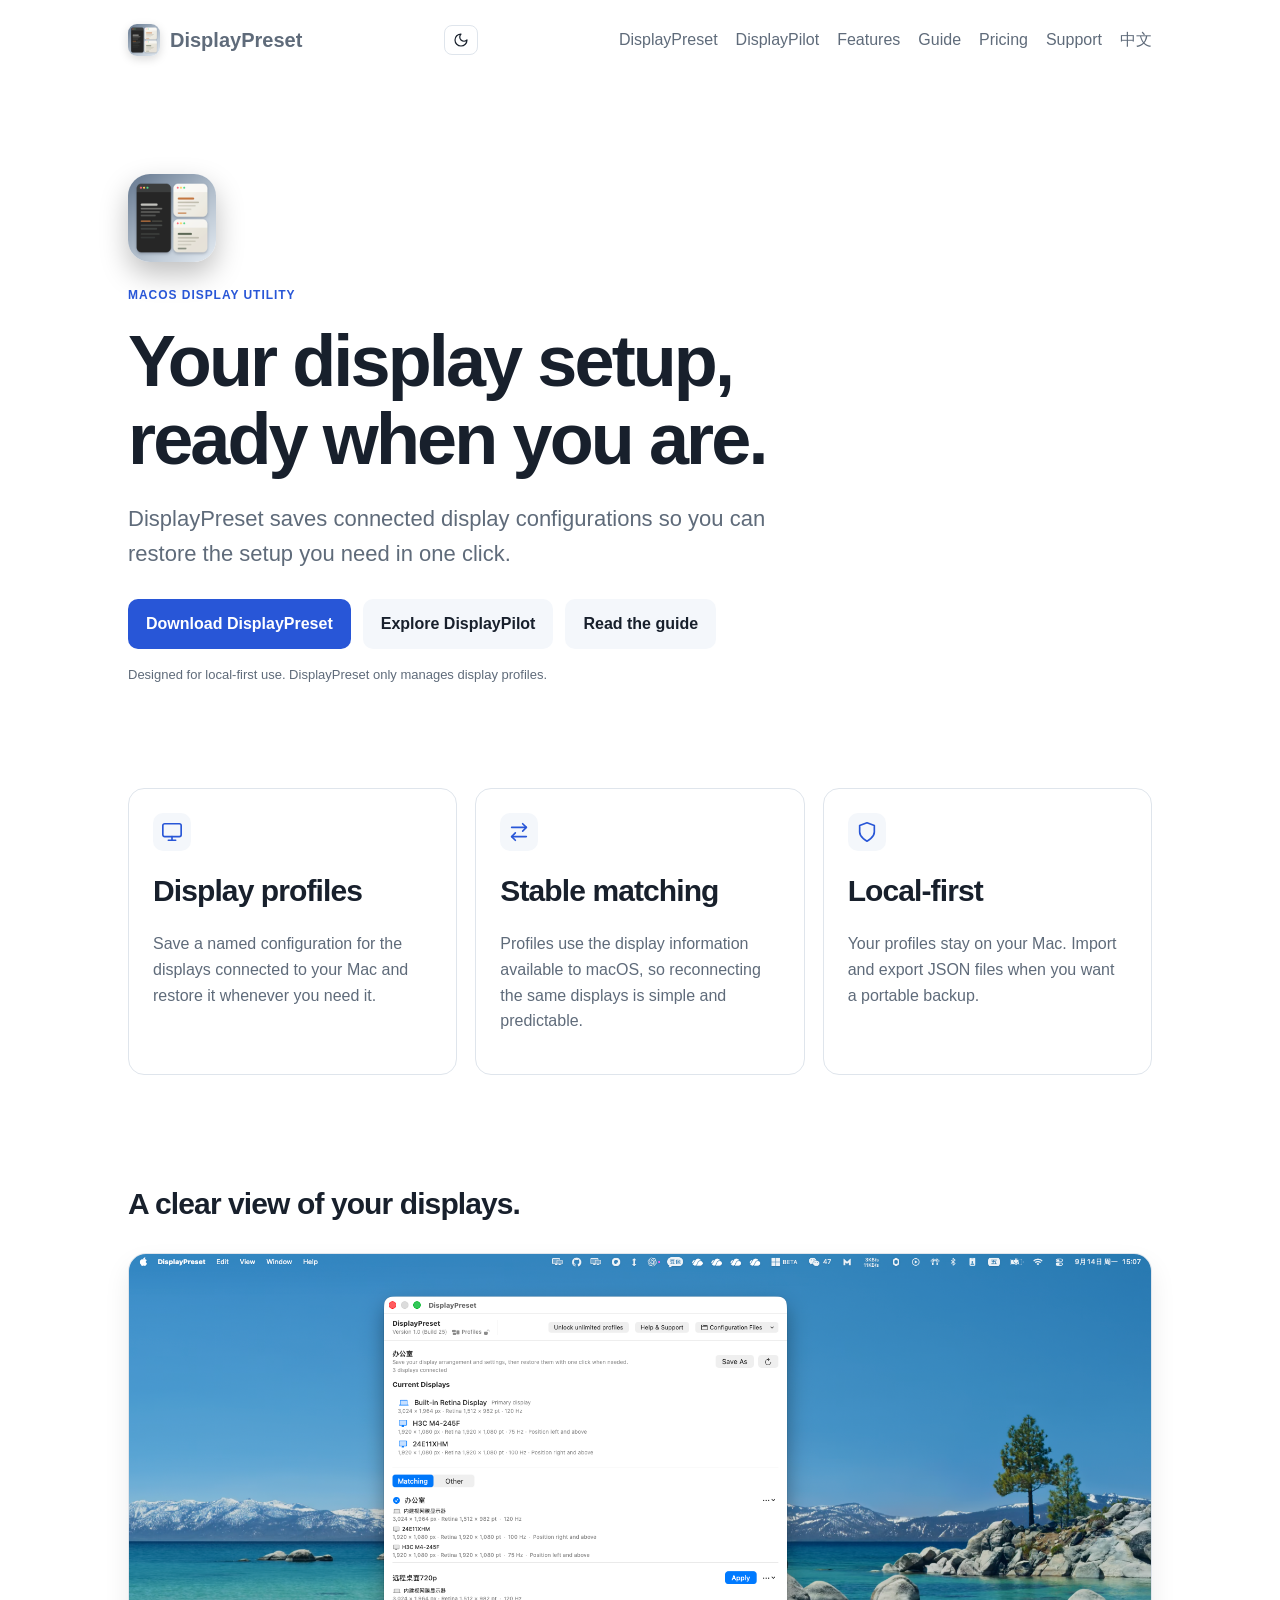
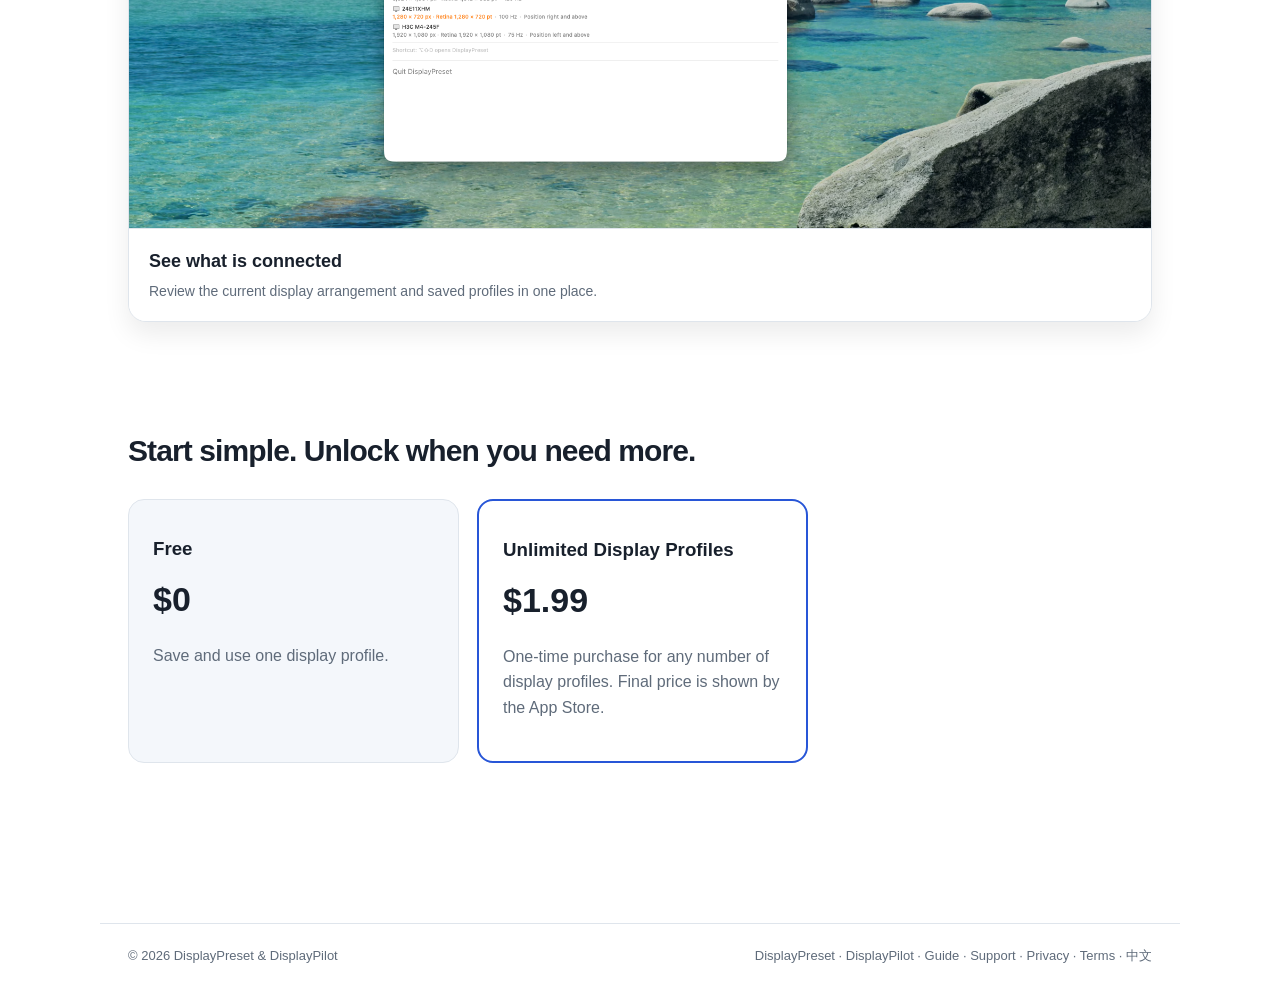
==== commit 4fa47083: "Add dark/light theme, vector icons, and screenshot lightbox preview Co-authored-by: Copilot App <223" ====
--- a/index.html
+++ b/index.html
@@ -6,15 +6,19 @@
   <meta name="description" content="DisplayPreset saves and restores multi-display configurations on macOS.">
   <title>DisplayPreset — Display Presets for Mac</title>
   <link rel="stylesheet" href="styles.css?v=2">
+  <script src="theme.js"></script>
 </head>
 <body>
   <header class="nav">
     <a class="brand" href="index.html"><img src="assets/displaypreset-icon.png" width="32" height="32" alt="">DisplayPreset</a>
     <input type="checkbox" id="nav-toggle" class="nav-menu-toggle" aria-label="Toggle navigation menu">
-    <label for="nav-toggle" class="nav-menu-btn" aria-hidden="true">
-      <span class="icon-open">☰</span>
-      <span class="icon-close">✕</span>
-    </label>
+    <div class="nav-actions">
+      <button class="theme-toggle" aria-label="Toggle theme" title="Toggle dark/light mode">🌙</button>
+      <label for="nav-toggle" class="nav-menu-btn" aria-hidden="true">
+        <span class="icon-open"><svg viewBox="0 0 24 24"><line x1="4" x2="20" y1="6" y2="6"/><line x1="4" x2="20" y1="12" y2="12"/><line x1="4" x2="20" y1="18" y2="18"/></svg></span>
+        <span class="icon-close"><svg viewBox="0 0 24 24"><line x1="18" x2="6" y1="6" y2="18"/><line x1="6" x2="18" y1="6" y2="18"/></svg></span>
+      </label>
+    </div>
     <nav aria-label="Primary">
       <a href="index.html">DisplayPreset</a>
       <a href="displaypilot.html">DisplayPilot</a>
@@ -41,9 +45,27 @@
 
     <section id="features">
       <div class="grid">
-        <article><div class="icon">▣</div><h2>Display profiles</h2><p>Save a named configuration for the displays connected to your Mac and restore it whenever you need it.</p></article>
-        <article><div class="icon">↔</div><h2>Stable matching</h2><p>Profiles use the display information available to macOS, so reconnecting the same displays is simple and predictable.</p></article>
-        <article><div class="icon">⌘</div><h2>Local-first</h2><p>Your profiles stay on your Mac. Import and export JSON files when you want a portable backup.</p></article>
+        <article>
+          <div class="icon">
+            <svg viewBox="0 0 24 24" aria-hidden="true"><rect width="20" height="14" x="2" y="3" rx="2"/><line x1="8" x2="16" y1="21" y2="21"/><line x1="12" x2="12" y1="17" y2="21"/></svg>
+          </div>
+          <h2>Display profiles</h2>
+          <p>Save a named configuration for the displays connected to your Mac and restore it whenever you need it.</p>
+        </article>
+        <article>
+          <div class="icon">
+            <svg viewBox="0 0 24 24" aria-hidden="true"><path d="m16 3 4 4-4 4"/><path d="M20 7H4"/><path d="m8 21-4-4 4-4"/><path d="M4 17h16"/></svg>
+          </div>
+          <h2>Stable matching</h2>
+          <p>Profiles use the display information available to macOS, so reconnecting the same displays is simple and predictable.</p>
+        </article>
+        <article>
+          <div class="icon">
+            <svg viewBox="0 0 24 24" aria-hidden="true"><path d="M12 22s8-4 8-10V5l-8-3-8 3v7c0 6 8 10 8 10z"/></svg>
+          </div>
+          <h2>Local-first</h2>
+          <p>Your profiles stay on your Mac. Import and export JSON files when you want a portable backup.</p>
+        </article>
       </div>
     </section>
 
@@ -74,5 +96,6 @@
       <a href="zh-hans.html">中文</a>
     </span>
   </footer>
+  <script src="lightbox.js" defer></script>
 </body>
 </html>
--- a/styles.css
+++ b/styles.css
@@ -1,51 +1,109 @@
-:root{color-scheme:light;--ink:#18202c;--muted:#5f6b7a;--line:#dfe5ec;--accent:#2856d7;--soft:#f4f7fb}
+:root{
+  color-scheme: light dark;
+  --bg: #ffffff;
+  --ink: #18202c;
+  --muted: #5f6b7a;
+  --line: #dfe5ec;
+  --accent: #2856d7;
+  --soft: #f4f7fb;
+  --card-bg: #ffffff;
+  --card-hover-shadow: 0 16px 32px rgba(24,32,44,.18);
+  --nav-dropdown-bg: #ffffff;
+}
+
+[data-theme="dark"]{
+  --bg: #0f141c;
+  --ink: #f0f4f8;
+  --muted: #94a3b8;
+  --line: #222d3d;
+  --accent: #4c7bf5;
+  --soft: #161e2b;
+  --card-bg: #141c28;
+  --card-hover-shadow: 0 16px 32px rgba(0,0,0,.45);
+  --nav-dropdown-bg: #141c28;
+}
+
+@media(prefers-color-scheme: dark){
+  :root:not([data-theme="light"]){
+    --bg: #0f141c;
+    --ink: #f0f4f8;
+    --muted: #94a3b8;
+    --line: #222d3d;
+    --accent: #4c7bf5;
+    --soft: #161e2b;
+    --card-bg: #141c28;
+    --card-hover-shadow: 0 16px 32px rgba(0,0,0,.45);
+    --nav-dropdown-bg: #141c28;
+  }
+}
+
 *{box-sizing:border-box}
-body{margin:0;font-family:-apple-system,BlinkMacSystemFont,"SF Pro Display","Segoe UI",sans-serif;color:var(--ink);background:#fff;line-height:1.6;overflow-x:hidden}
+body{margin:0;font-family:-apple-system,BlinkMacSystemFont,"SF Pro Display","Segoe UI",sans-serif;color:var(--ink);background:var(--bg);line-height:1.6;overflow-x:hidden;transition:background-color .2s ease,color .2s ease}
 .nav,main,footer{max-width:1080px;margin:auto}
 .nav{display:flex;justify-content:space-between;align-items:center;padding:24px 28px;position:relative}
 .brand{font-weight:750;font-size:20px;color:var(--ink);text-decoration:none;display:flex;align-items:center;gap:10px;z-index:2}
-.brand img{border-radius:9px;box-shadow:0 3px 10px #18202c24}
+.brand img{border-radius:9px;box-shadow:0 3px 10px rgba(0,0,0,.15)}
+.nav-actions{display:flex;align-items:center;gap:12px;z-index:2}
+.theme-toggle{background:none;border:1px solid var(--line);border-radius:8px;padding:6px 8px;cursor:pointer;color:var(--ink);display:inline-flex;align-items:center;justify-content:center;transition:background .2s ease,border-color .2s ease}
+.theme-toggle svg{width:16px;height:16px;stroke-width:1.8;stroke-linecap:round;stroke-linejoin:round;stroke:currentColor;fill:none}
 .nav-menu-toggle{display:none}
-.nav-menu-btn{display:none;background:none;border:1px solid var(--line);border-radius:8px;padding:6px 10px;cursor:pointer;color:var(--ink);font-size:18px;line-height:1;align-items:center;justify-content:center;z-index:2}
+.nav-menu-btn{display:none;background:none;border:1px solid var(--line);border-radius:8px;padding:6px 8px;cursor:pointer;color:var(--ink);align-items:center;justify-content:center;z-index:2}
+.nav-menu-btn svg{width:18px;height:18px;stroke-width:2;stroke-linecap:round;stroke-linejoin:round;stroke:currentColor;fill:none}
 .nav-menu-btn:hover{background:var(--soft)}
 .nav-menu-btn .icon-close{display:none}
 .nav nav{display:flex;gap:18px;align-items:center}
-.nav a,footer a{color:var(--muted);text-decoration:none}
+.nav a,footer a{color:var(--muted);text-decoration:none;transition:color .15s ease}
 .nav a:hover,footer a:hover{color:var(--accent)}
 main{padding:24px 28px 80px}
 .hero{padding:70px 0 90px;max-width:760px}
-.hero-icon{display:block;border-radius:22px;box-shadow:0 12px 28px #18202c26;margin-bottom:24px}
+.hero-icon{display:block;border-radius:22px;box-shadow:0 12px 28px rgba(0,0,0,.25);margin-bottom:24px}
 .eyebrow{color:var(--accent);font-weight:700;letter-spacing:.08em;text-transform:uppercase;font-size:12px}
 .hero h1{font-size:clamp(36px,6vw,72px);line-height:1.08;letter-spacing:-.04em;margin:18px 0;word-break:break-word}
 .lede{font-size:clamp(18px,2.5vw,22px);color:var(--muted);max-width:650px}
 .actions{display:flex;gap:12px;margin-top:28px;flex-wrap:wrap}
-.button{display:inline-block;padding:12px 18px;border-radius:10px;text-decoration:none;font-weight:650;text-align:center}
+.button{display:inline-block;padding:12px 18px;border-radius:10px;text-decoration:none;font-weight:650;text-align:center;transition:background .15s ease,opacity .15s ease}
 .primary{background:var(--accent);color:white}
+.primary:hover{opacity:.92}
 .secondary{background:var(--soft);color:var(--ink)}
+.secondary:hover{background:var(--line)}
 .note{font-size:13px;color:var(--muted);margin-top:16px}
 .grid,.price-grid{display:grid;grid-template-columns:repeat(3,1fr);gap:18px}
-.grid article,.price-grid>div,.permission{border:1px solid var(--line);border-radius:16px;padding:24px}
-.icon{font-size:26px;color:var(--accent)}
+.grid article,.price-grid>div,.permission{border:1px solid var(--line);border-radius:16px;padding:24px;background:var(--card-bg)}
+.icon{display:inline-flex;align-items:center;justify-content:center;width:38px;height:38px;border-radius:10px;background:var(--soft);color:var(--accent);margin-bottom:6px}
+.icon svg{width:22px;height:22px;stroke-width:1.8;stroke-linecap:round;stroke-linejoin:round;stroke:currentColor;fill:none}
 h2{font-size:clamp(24px,4vw,30px);letter-spacing:-.03em}
 .grid h2,.price-grid h3{margin:10px 0 8px}
 .grid p,.price-grid p{color:var(--muted)}
 .pricing{padding:80px 0}
 .price-grid{grid-template-columns:repeat(2,1fr);max-width:680px}
 .price-grid>div{background:var(--soft)}
-.price-grid .featured{border:2px solid var(--accent);background:#eef2ff}
+.price-grid .featured{border:2px solid var(--accent);background:var(--card-bg)}
+[data-theme="light"] .price-grid .featured{background:#eef2ff}
 .price{font-size:34px!important;color:var(--ink)!important;font-weight:750;margin:8px 0}
-.permission{background:#fbfcfe;max-width:760px}
+.permission{background:var(--card-bg);max-width:760px}
 .article{max-width:760px;padding-top:40px}
 .article h1{font-size:clamp(32px,5vw,52px);line-height:1.15}
 .article h2{font-size:clamp(22px,3.5vw,26px);margin-top:36px}
 .article p{color:var(--muted)}
 .screenshots{padding:80px 0 0}
 .screenshot-grid{display:grid;grid-template-columns:repeat(auto-fit,minmax(280px,1fr));gap:24px}
-.screenshot-grid figure{margin:0;border:1px solid var(--line);border-radius:18px;overflow:hidden;background:#101010;box-shadow:0 12px 26px #18202c12}
-.screenshot-grid img{display:block;width:100%;height:auto}
-.screenshot-grid figcaption{display:flex;flex-direction:column;gap:4px;padding:18px 20px;background:#fff}
+.screenshot-grid figure{margin:0;border:1px solid var(--line);border-radius:18px;overflow:hidden;background:var(--card-bg);box-shadow:0 12px 26px rgba(0,0,0,.08);display:flex;flex-direction:column;transition:transform .2s ease,box-shadow .2s ease}
+.screenshot-grid figure:hover{transform:translateY(-2px);box-shadow:var(--card-hover-shadow)}
+.screenshot-grid .screenshot-trigger{display:block;cursor:zoom-in;position:relative;background:var(--soft);overflow:hidden}
+.screenshot-grid .screenshot-trigger::after{content:"点击放大查看";position:absolute;bottom:10px;right:10px;background:rgba(24,32,44,.75);color:#fff;font-size:12px;padding:4px 10px;border-radius:6px;opacity:0;transition:opacity .2s ease;pointer-events:none;backdrop-filter:blur(6px);font-weight:500}
+[lang="en"] .screenshot-grid .screenshot-trigger::after{content:"Click to expand"}
+.screenshot-grid figure:hover .screenshot-trigger::after{opacity:1}
+.screenshot-grid img{display:block;width:100%;height:auto;border-bottom:1px solid var(--line)}
+.screenshot-grid figcaption{display:flex;flex-direction:column;gap:4px;padding:18px 20px;background:var(--card-bg);flex-grow:1}
 .screenshot-grid figcaption strong{font-size:18px}
 .screenshot-grid figcaption span{color:var(--muted);font-size:14px}
+
+/* 图片点击放大弹窗 (Lightbox) */
+.lightbox{position:fixed;top:0;left:0;width:100vw;height:100vh;background:rgba(10,14,20,.88);backdrop-filter:blur(10px);display:none;align-items:center;justify-content:center;z-index:9999;cursor:zoom-out;padding:24px;box-sizing:border-box}
+.lightbox.active{display:flex}
+.lightbox img{max-width:94vw;max-height:90vh;width:auto;height:auto;border-radius:12px;box-shadow:0 24px 60px rgba(0,0,0,.6);object-fit:contain}
+.lightbox-close{position:absolute;top:20px;right:24px;background:rgba(255,255,255,.2);color:#fff;border:none;border-radius:50%;width:36px;height:36px;font-size:18px;display:flex;align-items:center;justify-content:center;cursor:pointer;transition:background .2s ease}
+.lightbox-close:hover{background:rgba(255,255,255,.35)}
 footer{border-top:1px solid var(--line);padding:22px 28px;display:flex;justify-content:space-between;align-items:center;flex-wrap:wrap;gap:14px;color:var(--muted);font-size:13px}
 
 @media(max-width:860px){
@@ -59,22 +117,22 @@
 @media(max-width:720px){
   .nav{padding:16px 20px}
   .nav-menu-btn{display:inline-flex}
-  .nav-menu-toggle:checked ~ .nav-menu-btn .icon-open{display:none}
-  .nav-menu-toggle:checked ~ .nav-menu-btn .icon-close{display:inline}
-  .nav-menu-toggle:checked ~ .nav-menu-btn{background:var(--soft)}
+  .nav-menu-toggle:checked ~ .nav-actions .nav-menu-btn .icon-open{display:none}
+  .nav-menu-toggle:checked ~ .nav-actions .nav-menu-btn .icon-close{display:inline}
+  .nav-menu-toggle:checked ~ .nav-actions .nav-menu-btn{background:var(--soft)}
   .nav nav{
     display:none;
     position:absolute;
     top:100%;
     left:0;
     right:0;
-    background:#ffffff;
+    background:var(--nav-dropdown-bg);
     flex-direction:column;
     align-items:stretch;
     padding:16px 20px 24px;
     gap:0;
     border-bottom:1px solid var(--line);
-    box-shadow:0 12px 24px #18202c0d;
+    box-shadow:0 12px 24px rgba(0,0,0,.15);
     z-index:10;
   }
   .nav-menu-toggle:checked ~ nav{
